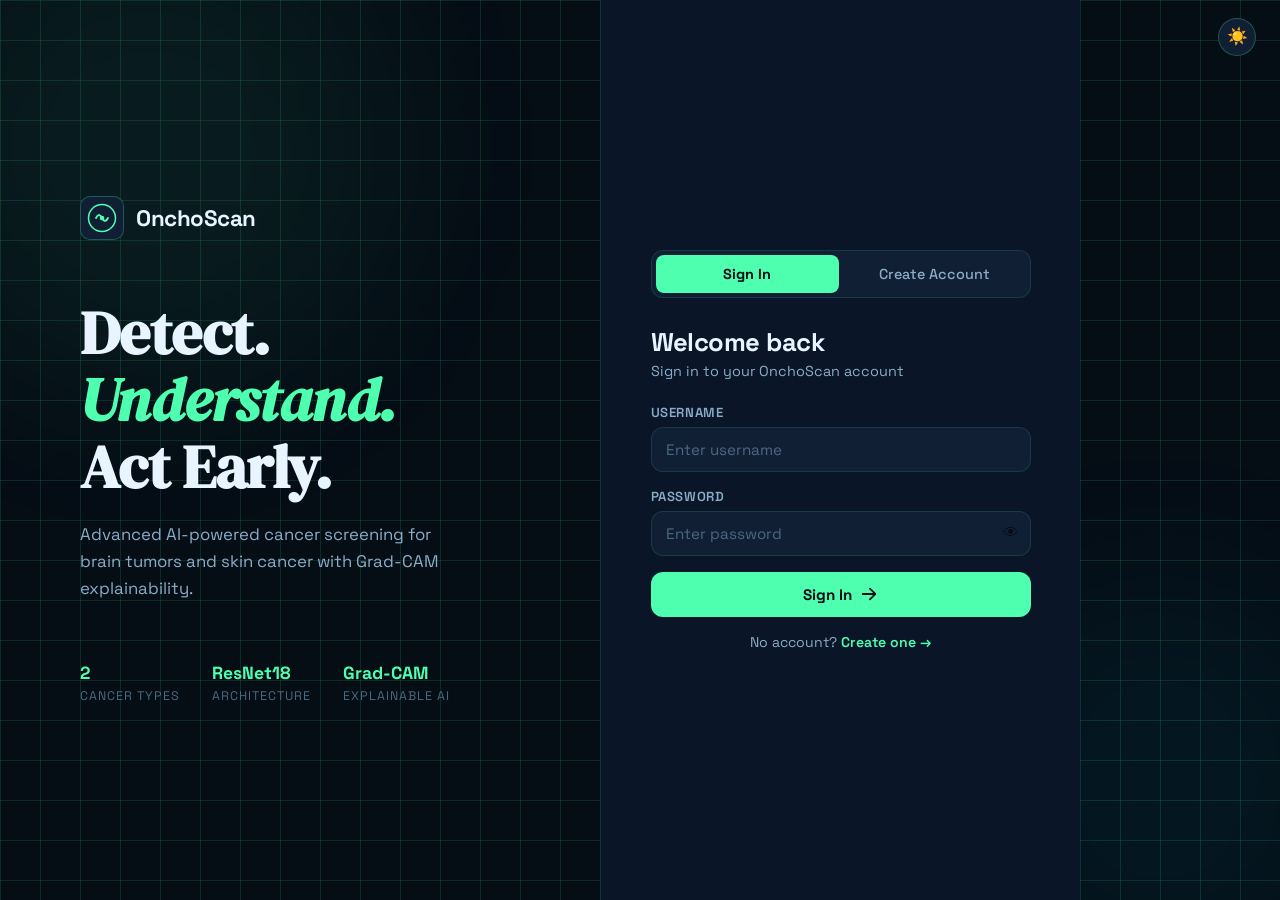
==== index.html @ d2857a1d "Initial frontend" ====
<!DOCTYPE html>
<html lang="en">
<head>
<script>
/* Prevent theme flash on load */
(function(){
  if(localStorage.getItem("oncho_theme")==="light")
    document.documentElement.classList.add("preload-light");
})();
</script>
<style>
html.preload-light body { background:#f2f8f5 !important; }
</style>
<meta charset="UTF-8">
<meta name="viewport" content="width=device-width, initial-scale=1.0">
<title>OnchoScan – AI Cancer Detection</title>
<link rel="preconnect" href="https://fonts.googleapis.com">
<link href="https://fonts.googleapis.com/css2?family=Space+Grotesk:wght@300;400;500;600;700&family=DM+Serif+Display:ital@0;1&display=swap" rel="stylesheet">
<link rel="stylesheet" href="style.css">
</head>
<body class="auth-page">

<div class="bg-grid"></div>
<div class="bg-orb orb1"></div>
<div class="bg-orb orb2"></div>

<div class="auth-wrapper">
  <button class="theme-toggle auth-theme-btn" id="themeToggle" type="button" title="Switch to light mode">☀️</button>

  <div class="auth-left">
    <div class="brand-mark">
      <div class="logo-icon"><svg viewBox="0 0 40 40" fill="none"><circle cx="20" cy="20" r="18" stroke="#4fffb0" stroke-width="2"/><path d="M12 20 Q16 12 20 20 Q24 28 28 20" stroke="#4fffb0" stroke-width="2.5" fill="none" stroke-linecap="round"/><circle cx="20" cy="20" r="3" fill="#4fffb0"/></svg></div>
      <span class="brand-name">OnchoScan</span>
    </div>
    <div class="auth-hero">
      <h1>Detect.<br><em>Understand.</em><br>Act Early.</h1>
      <p>Advanced AI-powered cancer screening for brain tumors and skin cancer with Grad-CAM explainability.</p>
    </div>
    <div class="auth-stats">
      <div class="stat"><span class="stat-num">2</span><span class="stat-label">Cancer Types</span></div>
      <div class="stat"><span class="stat-num">ResNet18</span><span class="stat-label">Architecture</span></div>
      <div class="stat"><span class="stat-num">Grad-CAM</span><span class="stat-label">Explainable AI</span></div>
    </div>
  </div>

  <div class="auth-right">
    <div class="auth-card">
      <div class="auth-tabs">
        <button type="button" class="auth-tab active" id="tabLogin">Sign In</button>
        <button type="button" class="auth-tab" id="tabRegister">Create Account</button>
      </div>

      <div id="loginForm" class="auth-form active">
        <h2>Welcome back</h2>
        <p class="form-sub">Sign in to your OnchoScan account</p>
        <div class="field-group"><label>Username</label><input type="text" id="loginUsername" placeholder="Enter username" class="inp" autocomplete="username"></div>
        <div class="field-group"><label>Password</label>
          <div class="inp-wrap"><input type="password" id="loginPassword" placeholder="Enter password" class="inp" autocomplete="current-password">
          <button type="button" class="eye-btn" id="eyeLogin">👁</button></div>
        </div>
        <div id="loginError" class="form-error hidden"></div>
        <button type="button" id="loginBtn" class="btn-primary"><span>Sign In</span><svg viewBox="0 0 20 20" fill="currentColor"><path fill-rule="evenodd" d="M10.293 3.293a1 1 0 011.414 0l6 6a1 1 0 010 1.414l-6 6a1 1 0 01-1.414-1.414L14.586 11H3a1 1 0 110-2h11.586l-4.293-4.293a1 1 0 010-1.414z" clip-rule="evenodd"/></svg></button>
        <p class="switch-hint">No account? <a id="goRegister">Create one →</a></p>
      </div>

      <div id="registerForm" class="auth-form">
        <h2>Create account</h2>
        <p class="form-sub">Join OnchoScan for free</p>
        <div class="field-group"><label>Full Name</label><input type="text" id="regFullName" placeholder="Dr. Jane Smith" class="inp"></div>
        <div class="field-group"><label>Email</label><input type="email" id="regEmail" placeholder="you@hospital.com" class="inp"></div>
        <div class="field-group"><label>Username</label><input type="text" id="regUsername" placeholder="Choose a username" class="inp" autocomplete="username"></div>
        <div class="field-group"><label>Password</label>
          <div class="inp-wrap"><input type="password" id="regPassword" placeholder="Min. 6 characters" class="inp" autocomplete="new-password">
          <button type="button" class="eye-btn" id="eyeReg">👁</button></div>
        </div>
        <div id="regError" class="form-error hidden"></div>
        <div id="regSuccess" class="form-success hidden"></div>
        <button type="button" id="registerBtn" class="btn-primary"><span>Create Account</span><svg viewBox="0 0 20 20" fill="currentColor"><path fill-rule="evenodd" d="M10.293 3.293a1 1 0 011.414 0l6 6a1 1 0 010 1.414l-6 6a1 1 0 01-1.414-1.414L14.586 11H3a1 1 0 110-2h11.586l-4.293-4.293a1 1 0 010-1.414z" clip-rule="evenodd"/></svg></button>
        <p class="switch-hint">Have an account? <a id="goLogin">Sign in →</a></p>
      </div>
    </div>
  </div>
</div>

<script>
const API = "http://127.0.0.1:8000";

// If already logged in go straight to dashboard
if (localStorage.getItem("oncho_token")) {
  window.location.replace("/app/dashboard.html");
}

// Tab switching
document.getElementById("tabLogin").onclick    = function() { switchTab("login"); };
document.getElementById("tabRegister").onclick = function() { switchTab("register"); };
document.getElementById("goRegister").onclick  = function() { switchTab("register"); };
document.getElementById("goLogin").onclick     = function() { switchTab("login"); };

function switchTab(tab) {
  document.getElementById("tabLogin").classList.toggle("active",    tab === "login");
  document.getElementById("tabRegister").classList.toggle("active", tab === "register");
  document.getElementById("loginForm").classList.toggle("active",    tab === "login");
  document.getElementById("registerForm").classList.toggle("active", tab === "register");
  clearErrors();
}
function clearErrors() {
  ["loginError","regError","regSuccess"].forEach(function(id) {
    var el = document.getElementById(id);
    el.textContent = ""; el.classList.add("hidden");
  });
}
function showError(id, msg)   { var e = document.getElementById(id); e.textContent = msg; e.classList.remove("hidden"); }
function showSuccess(id, msg) { var e = document.getElementById(id); e.textContent = msg; e.classList.remove("hidden"); }

// Eye toggle
document.getElementById("eyeLogin").onclick = function() {
  var inp = document.getElementById("loginPassword");
  inp.type = inp.type === "password" ? "text" : "password";
  this.textContent = inp.type === "password" ? "👁" : "🙈";
};
document.getElementById("eyeReg").onclick = function() {
  var inp = document.getElementById("regPassword");
  inp.type = inp.type === "password" ? "text" : "password";
  this.textContent = inp.type === "password" ? "👁" : "🙈";
};

// LOGIN
document.getElementById("loginBtn").onclick = async function() {
  clearErrors();
  var username = document.getElementById("loginUsername").value.trim();
  var password = document.getElementById("loginPassword").value;
  if (!username || !password) { showError("loginError", "Please enter username and password."); return; }
  this.disabled = true;
  this.querySelector("span").textContent = "Signing in…";
  try {
    var body = new URLSearchParams();
    body.append("username", username);
    body.append("password", password);
    var res  = await fetch(API + "/login", { method:"POST", headers:{"Content-Type":"application/x-www-form-urlencoded"}, body: body });
    var data = await res.json();
    if (!res.ok) { showError("loginError", data.detail || "Login failed."); return; }
    localStorage.setItem("oncho_token", data.access_token);
    localStorage.setItem("oncho_user",  data.username);
    localStorage.setItem("oncho_name",  data.full_name || data.username);
    window.location.replace("/app/dashboard.html");
  } catch(e) {
    showError("loginError", "Cannot connect to server. Is it running?");
  }
  this.disabled = false;
  this.querySelector("span").textContent = "Sign In";
};

// REGISTER
document.getElementById("registerBtn").onclick = async function() {
  clearErrors();
  var full_name = document.getElementById("regFullName").value.trim();
  var email     = document.getElementById("regEmail").value.trim();
  var username  = document.getElementById("regUsername").value.trim();
  var password  = document.getElementById("regPassword").value;
  if (!username || !email || !password) { showError("regError", "Please fill all required fields."); return; }
  if (password.length < 6) { showError("regError", "Password must be at least 6 characters."); return; }
  this.disabled = true;
  this.querySelector("span").textContent = "Creating account…";
  try {
    var res  = await fetch(API + "/register", { method:"POST", headers:{"Content-Type":"application/json"}, body: JSON.stringify({username, email, password, full_name}) });
    var data = await res.json();
    if (!res.ok) { showError("regError", data.detail || "Registration failed."); return; }
    localStorage.setItem("oncho_token", data.access_token);
    localStorage.setItem("oncho_user",  data.username);
    localStorage.setItem("oncho_name",  data.full_name || data.username);
    localStorage.setItem("oncho_new_user", "1");  // triggers onboarding on first dashboard visit
    showSuccess("regSuccess", "Account created! Redirecting…");
    setTimeout(function() { window.location.replace("/app/dashboard.html"); }, 700);
  } catch(e) {
    showError("regError", "Cannot connect to server. Is it running?");
  }
  this.disabled = false;
  this.querySelector("span").textContent = "Create Account";
};
</script>
  <div id="toastContainer"></div>
  <script src="./features.js"></script>
</body>
</html>
---- style.css ----
/* ══════════════════════════════════════════════════════════════
   OnchoScan — Design System  |  Dark + Light Theme
   ══════════════════════════════════════════════════════════════ */

/* ── DARK THEME (default) ─────────────────────────────────── */
:root {
  --bg:          #050d15;
  --bg2:         #0a1628;
  --bg3:         #0f2040;
  --surface:     #111f35;
  --surface2:    #162840;
  --border:      rgba(79,255,176,0.12);
  --border2:     rgba(79,255,176,0.25);
  --accent:      #4fffb0;
  --accent2:     #00d4ff;
  --accent3:     #ff4f7b;
  --text:        #e8f4ff;
  --text2:       #8bacc8;
  --text3:       #4a6980;
  --high:        #ff4f7b;
  --medium:      #ffb84f;
  --low:         #4fffb0;
  --radius:      12px;
  --radius-lg:   20px;
  --shadow:      0 8px 32px rgba(0,0,0,0.4);
  --shadow-lg:   0 20px 60px rgba(0,0,0,0.6);
  --font:        'Space Grotesk', sans-serif;
  --serif:       'DM Serif Display', serif;
  /* theme-specific */
  --btn-fg:      #050d15;
  --nav-bg:      rgba(5,13,21,0.88);
  --notif-bg:    #0c1c30;
  --notif-bdr:   rgba(79,255,176,0.2);
  --notif-shad:  0 8px 32px rgba(0,0,0,.6),0 2px 8px rgba(0,0,0,.4);
  --np-sep:      rgba(255,255,255,.04);
  --np-hover:    rgba(255,255,255,.03);
  --np-unread:   rgba(79,255,176,.03);
  --np-fsep:     rgba(79,255,176,.06);
  --np-foot-c:   #2d4155;
  --np-ttl:      #e8f4ff;
  --np-time:     #4a6980;
  --np-sub:      #8bacc8;
  --np-dot-c:    #4fffb0;
  --toast-bg:    #0c1c30;
  --toast-bdr:   rgba(79,255,176,.18);
  --badge-bdr:   #050d15;
}

/* ── LIGHT THEME ──────────────────────────────────────────── */
body.light {
  --bg:          #f2f8f5;
  --bg2:         #e8f4ed;
  --bg3:         #d6ece0;
  --surface:     #ffffff;
  --surface2:    #f7faf8;
  --border:      rgba(0,150,80,0.14);
  --border2:     rgba(0,150,80,0.28);
  --accent:      #00904f;
  --accent2:     #007abf;
  --accent3:     #d63060;
  --text:        #0c1f14;
  --text2:       #2e5c3e;
  --text3:       #5a8870;
  --high:        #c8274d;
  --medium:      #b06800;
  --low:         #00904f;
  --shadow:      0 8px 32px rgba(0,0,0,0.10);
  --shadow-lg:   0 20px 60px rgba(0,0,0,0.14);
  /* theme-specific */
  --btn-fg:      #ffffff;
  --nav-bg:      rgba(242,248,245,0.92);
  --notif-bg:    #ffffff;
  --notif-bdr:   rgba(0,150,80,0.18);
  --notif-shad:  0 8px 32px rgba(0,0,0,.10),0 2px 8px rgba(0,0,0,.06);
  --np-sep:      rgba(0,0,0,.05);
  --np-hover:    rgba(0,0,0,.02);
  --np-unread:   rgba(0,150,80,.04);
  --np-fsep:     rgba(0,150,80,.08);
  --np-foot-c:   #5a8870;
  --np-ttl:      #0c1f14;
  --np-time:     #5a8870;
  --np-sub:      #2e5c3e;
  --np-dot-c:    #00904f;
  --toast-bg:    #ffffff;
  --toast-bdr:   rgba(0,150,80,.18);
  --badge-bdr:   #f2f8f5;
}

*, *::before, *::after { box-sizing: border-box; margin: 0; padding: 0; }
html { scroll-behavior: smooth; }

body {
  font-family: var(--font);
  background: var(--bg);
  color: var(--text);
  min-height: 100vh;
  -webkit-font-smoothing: antialiased;
  transition: background 0.25s, color 0.25s;
}

/* ── SCROLLBAR ── */
::-webkit-scrollbar { width: 6px; }
::-webkit-scrollbar-track { background: var(--bg); }
::-webkit-scrollbar-thumb { background: var(--border2); border-radius: 3px; }

/* ══════════════════════════════════════════════════════════════
   THEME TOGGLE BUTTON
   ══════════════════════════════════════════════════════════════ */
.theme-toggle {
  width: 38px; height: 38px;
  border-radius: 50%;
  background: var(--surface);
  border: 1.5px solid var(--border2);
  display: flex; align-items: center; justify-content: center;
  cursor: pointer;
  transition: border-color .2s, background .2s, transform .3s;
  flex-shrink: 0;
  outline: none;
  font-size: 1.05rem;
  line-height: 1;
  padding: 0;
}
.theme-toggle:hover {
  border-color: var(--accent);
  background: var(--bg3);
  transform: rotate(22deg);
}

/* ══════════════════════════════════════════════════════════════
   AUTH PAGE
   ══════════════════════════════════════════════════════════════ */
.auth-page { overflow: hidden; }

.bg-grid {
  position: fixed; inset: 0; z-index: 0;
  background-image:
    linear-gradient(var(--border) 1px, transparent 1px),
    linear-gradient(90deg, var(--border) 1px, transparent 1px);
  background-size: 40px 40px;
}

.bg-orb {
  position: fixed; border-radius: 50%;
  filter: blur(80px); z-index: 0; pointer-events: none;
}
.orb1 { width:500px;height:500px;background:rgba(79,255,176,0.06);top:-100px;left:-100px; }
.orb2 { width:400px;height:400px;background:rgba(0,212,255,0.05);bottom:-80px;right:-80px; }
.orb3 { width:300px;height:300px;background:rgba(255,79,123,0.04);top:50%;left:40%; }
body.light .orb1 { background: rgba(0,150,80,0.07); }
body.light .orb2 { background: rgba(0,122,191,0.06); }

.auth-wrapper { display:flex;min-height:100vh;position:relative;z-index:1; }

.auth-left {
  flex:1;display:flex;flex-direction:column;justify-content:center;
  padding:60px 80px;max-width:600px;
}

/* Auth page theme toggle — top-right corner */
.auth-theme-btn {
  position: fixed;
  top: 18px; right: 24px;
  z-index: 200;
}

.brand-mark { display:flex;align-items:center;gap:12px;margin-bottom:60px; }
.logo-icon {
  width:44px;height:44px;
  background:var(--surface);border:1px solid var(--border2);
  border-radius:10px;display:flex;align-items:center;justify-content:center;padding:6px;
}
.logo-icon.sm { width:36px;height:36px; }
.brand-name { font-size:1.4rem;font-weight:700;color:var(--text);letter-spacing:-0.02em; }

.auth-hero h1 {
  font-family:var(--serif);font-size:3.8rem;line-height:1.1;
  color:var(--text);margin-bottom:20px;letter-spacing:-0.01em;
}
.auth-hero h1 em { font-style:italic;color:var(--accent); }
.auth-hero p { font-size:1.05rem;color:var(--text2);line-height:1.6;max-width:380px; }

.auth-stats { display:flex;gap:32px;margin-top:60px; }
.stat { display:flex;flex-direction:column;gap:4px; }
.stat-num { font-size:1.1rem;font-weight:700;color:var(--accent); }
.stat-label { font-size:0.78rem;color:var(--text3);text-transform:uppercase;letter-spacing:0.08em; }

.auth-right {
  flex:0 0 480px;background:var(--bg2);border-left:1px solid var(--border);
  display:flex;align-items:center;justify-content:center;padding:40px;
}
.auth-card { width:100%;max-width:380px; }

.auth-tabs {
  display:flex;gap:4px;background:var(--surface);
  border-radius:var(--radius);padding:4px;margin-bottom:28px;border:1px solid var(--border);
}
.auth-tab {
  flex:1;padding:10px;border:none;border-radius:8px;
  background:transparent;color:var(--text2);
  font-family:var(--font);font-size:0.9rem;font-weight:500;cursor:pointer;transition:all 0.2s;
}
.auth-tab.active { background:var(--accent);color:var(--btn-fg);font-weight:700; }

.auth-form { display:none; }
.auth-form.active { display:block;animation:fadeUp 0.3s ease; }
.auth-form h2 { font-size:1.6rem;font-weight:700;color:var(--text);margin-bottom:4px;letter-spacing:-0.02em; }
.form-sub { font-size:0.9rem;color:var(--text2);margin-bottom:24px; }

.field-group { margin-bottom:16px; }
.field-group label {
  display:block;font-size:0.82rem;font-weight:600;
  color:var(--text2);margin-bottom:6px;text-transform:uppercase;letter-spacing:0.05em;
}
.inp {
  width:100%;padding:12px 14px;
  background:var(--surface);border:1px solid var(--border);
  border-radius:var(--radius);color:var(--text);
  font-family:var(--font);font-size:0.95rem;
  outline:none;transition:border-color 0.2s,box-shadow 0.2s;
}
.inp:focus { border-color:var(--accent);box-shadow:0 0 0 3px rgba(79,255,176,0.1); }
body.light .inp:focus { box-shadow:0 0 0 3px rgba(0,150,80,0.12); }
.inp::placeholder { color:var(--text3); }

.inp-wrap { position:relative; }
.inp-wrap .inp { padding-right:44px; }
.eye-btn {
  position:absolute;right:12px;top:50%;transform:translateY(-50%);
  background:none;border:none;cursor:pointer;font-size:1rem;opacity:0.5;transition:opacity 0.2s;
}
.eye-btn:hover { opacity:1; }

.form-error {
  background:rgba(255,79,123,0.10);border:1px solid rgba(255,79,123,0.3);
  border-radius:var(--radius);padding:10px 14px;color:var(--high);font-size:0.88rem;margin-bottom:14px;
}
body.light .form-error { background:rgba(200,39,77,0.07);border-color:rgba(200,39,77,0.25); }

.form-success {
  background:rgba(79,255,176,0.10);border:1px solid rgba(79,255,176,0.3);
  border-radius:var(--radius);padding:10px 14px;color:var(--accent);font-size:0.88rem;margin-bottom:14px;
}
body.light .form-success { background:rgba(0,150,80,0.08);border-color:rgba(0,150,80,0.25); }
.hidden { display:none !important; }

.btn-primary {
  display:flex;align-items:center;justify-content:center;gap:8px;
  width:100%;padding:13px 20px;
  background:var(--accent);color:var(--btn-fg);
  border:none;border-radius:var(--radius);
  font-family:var(--font);font-size:0.95rem;font-weight:700;
  cursor:pointer;transition:all 0.2s;text-decoration:none;
}
.btn-primary:hover {
  filter:brightness(1.08);transform:translateY(-1px);
  box-shadow:0 8px 24px rgba(79,255,176,0.25);
}
body.light .btn-primary:hover { box-shadow:0 8px 24px rgba(0,150,80,0.22); }
.btn-primary:active { transform:translateY(0); }
.btn-primary svg { width:18px;height:18px; }
.btn-primary.full { margin-top:8px; }

.switch-hint { text-align:center;font-size:0.88rem;color:var(--text2);margin-top:16px; }
.switch-hint a { color:var(--accent);cursor:pointer;font-weight:600; }

/* ══════════════════════════════════════════════════════════════
   NAVBAR
   ══════════════════════════════════════════════════════════════ */
.navbar {
  position:sticky;top:0;z-index:100;
  display:flex;align-items:center;gap:20px;
  padding:0 32px;height:64px;
  background:var(--nav-bg);
  backdrop-filter:blur(20px);
  border-bottom:1px solid var(--border);
  transition:background 0.25s, border-color 0.25s;
}

.nav-brand {
  display:flex;align-items:center;gap:10px;
  font-weight:700;font-size:1.15rem;color:var(--text);
  text-decoration:none;margin-right:auto;
}

.nav-links { display:flex;gap:4px; }
.nav-link {
  display:flex;align-items:center;gap:7px;
  padding:8px 14px;border-radius:8px;
  color:var(--text2);font-size:0.9rem;font-weight:500;
  text-decoration:none;transition:all 0.2s;
}
.nav-link svg { width:16px;height:16px; }
.nav-link:hover { color:var(--text);background:var(--surface); }
.nav-link.active { color:var(--accent);background:var(--bg3); }

.nav-user { display:flex;align-items:center;gap:10px;margin-left:20px; }
.user-avatar {
  width:32px;height:32px;border-radius:50%;
  background:linear-gradient(135deg,var(--accent),var(--accent2));
  display:flex;align-items:center;justify-content:center;
  font-size:0.85rem;font-weight:700;color:var(--btn-fg);
}
.nav-uname { font-size:0.88rem;font-weight:500;color:var(--text2); }

.btn-logout {
  padding:7px 14px;background:transparent;
  border:1px solid var(--border2);border-radius:8px;
  color:var(--text2);font-family:var(--font);font-size:0.82rem;
  cursor:pointer;transition:all 0.2s;
}
.btn-logout:hover { border-color:var(--high);color:var(--high); }

/* ══════════════════════════════════════════════════════════════
   MAIN LAYOUT
   ══════════════════════════════════════════════════════════════ */
.main-container { max-width:1200px;margin:0 auto;padding:40px 32px 80px; }

.page-hero { margin-bottom:40px; }
.page-hero h1 {
  font-family:var(--serif);font-size:2.8rem;font-weight:400;
  line-height:1.15;letter-spacing:-0.01em;
}
.page-hero h1 em { font-style:italic;color:var(--accent); }
.page-hero p { font-size:1rem;color:var(--text2);margin-top:8px; }

/* ══════════════════════════════════════════════════════════════
   CARDS
   ══════════════════════════════════════════════════════════════ */
.card {
  background:var(--surface);border:1px solid var(--border);
  border-radius:var(--radius-lg);padding:24px;
  transition:border-color 0.2s, background 0.25s;
}
.card:hover { border-color:var(--border2); }
.card-header { display:flex;align-items:center;justify-content:space-between;margin-bottom:20px; }
.card-header h3 { font-size:1.05rem;font-weight:700;color:var(--text); }
.card-sub { font-size:0.88rem;color:var(--text2);margin-bottom:16px; }

/* ══════════════════════════════════════════════════════════════
   PREDICT PAGE
   ══════════════════════════════════════════════════════════════ */
.predict-grid { display:grid;grid-template-columns:380px 1fr;gap:24px;align-items:start; }

.dropzone {
  border:2px dashed var(--border2);border-radius:var(--radius);
  padding:32px 16px;text-align:center;cursor:pointer;
  transition:all 0.2s;margin-bottom:20px;min-height:180px;
  display:flex;align-items:center;justify-content:center;
  position:relative;overflow:hidden;
}
.dropzone:hover { border-color:var(--accent);background:var(--bg3); }
.dropzone.drag-over { border-color:var(--accent);background:var(--bg3); }
.dz-icon { margin-bottom:12px; }
.dz-icon svg { width:48px;height:48px; }
.dz-label { font-size:0.95rem;color:var(--text2);margin-bottom:4px; }
.dz-label span { color:var(--accent);font-weight:600; }
.dz-hint { font-size:0.8rem;color:var(--text3); }
.dz-preview { width:100%;height:180px;object-fit:cover;border-radius:8px; }

.selector-row { display:grid;grid-template-columns:1fr 1fr;gap:10px;margin-bottom:16px; }
.selector-option {
  display:flex;align-items:center;gap:10px;
  padding:12px;border-radius:var(--radius);border:1.5px solid var(--border);
  cursor:pointer;transition:all 0.2s;
}
.selector-option:hover { border-color:var(--border2); }
.selector-option.active { border-color:var(--accent);background:var(--bg3); }
.selector-option strong { display:block;font-size:0.88rem;color:var(--text); }
.selector-option small { font-size:0.75rem;color:var(--text3); }
.sel-icon { font-size:1.5rem; }

.loading-bar { height:3px;background:var(--surface2);border-radius:2px;margin-top:12px;overflow:hidden; }
.lb-inner {
  height:100%;width:40%;
  background:linear-gradient(90deg,var(--accent),var(--accent2));
  border-radius:2px;animation:slide 1.2s ease-in-out infinite;
}
@keyframes slide { 0%{transform:translateX(-100%)} 100%{transform:translateX(350%)} }

.results-panel { display:grid;gap:16px; }
.result-prediction {
  font-family:var(--serif);font-size:2.2rem;font-weight:400;
  color:var(--accent);margin-bottom:12px;text-transform:capitalize;
}
.confidence-row { display:flex;justify-content:space-between;font-size:0.88rem;color:var(--text2);margin-bottom:8px; }
.conf-val { font-weight:700;color:var(--text); }
.conf-bar-wrap { height:8px;background:var(--bg3);border-radius:4px;overflow:hidden; }
.conf-bar {
  height:100%;border-radius:4px;
  background:linear-gradient(90deg,var(--accent),var(--accent2));
  transition:width 0.8s cubic-bezier(0.4,0,0.2,1);
}

.risk-badge { padding:4px 12px;border-radius:20px;font-size:0.78rem;font-weight:700;text-transform:uppercase;letter-spacing:0.05em; }
.risk-badge.high   { background:rgba(255,79,123,0.15);color:var(--high);border:1px solid rgba(255,79,123,0.3); }
.risk-badge.medium { background:rgba(255,184,79,0.15);color:var(--medium);border:1px solid rgba(255,184,79,0.3); }
.risk-badge.low    { background:rgba(79,255,176,0.15);color:var(--low);border:1px solid rgba(79,255,176,0.3); }
body.light .risk-badge.high   { background:rgba(200,39,77,0.09);border-color:rgba(200,39,77,0.25); }
body.light .risk-badge.medium { background:rgba(176,104,0,0.09);border-color:rgba(176,104,0,0.25); }
body.light .risk-badge.low    { background:rgba(0,150,80,0.09);border-color:rgba(0,150,80,0.25); }

.risk-gauge-wrap { display:flex;justify-content:center;margin-bottom:16px; }
.risk-gauge { width:200px;height:100px;position:relative;overflow:visible; }
.risk-gauge svg { width:100%; }

.diagnostic-text {
  font-size:0.92rem;color:var(--text2);line-height:1.6;
  padding:12px;background:var(--bg3);border-radius:var(--radius);border-left:3px solid var(--accent);
}

.prob-bars { display:flex;flex-direction:column;gap:10px; }
.prob-row { display:flex;align-items:center;gap:10px; }
.prob-label { font-size:0.82rem;color:var(--text2);min-width:90px;text-transform:capitalize; }
.prob-bar-wrap { flex:1;height:8px;background:var(--bg3);border-radius:4px;overflow:hidden; }
.prob-bar-fill { height:100%;border-radius:4px;background:linear-gradient(90deg,var(--accent2),var(--accent));transition:width 0.8s cubic-bezier(0.4,0,0.2,1); }
.prob-pct { font-size:0.82rem;color:var(--text);font-weight:600;min-width:42px;text-align:right; }

.heatmap-compare { display:flex;align-items:center;gap:12px; }
.heatmap-item { flex:1;text-align:center; }
.heatmap-item img { width:100%;border-radius:var(--radius);border:1px solid var(--border);display:block; }
.hm-label { display:block;font-size:0.78rem;color:var(--text3);margin-bottom:6px;text-transform:uppercase;letter-spacing:0.08em; }
.heatmap-divider { color:var(--accent);opacity:0.6;flex:0 0 24px; }
.heatmap-divider svg { width:24px;height:24px; }

.suggestions-list { list-style:none;display:flex;flex-direction:column;gap:8px; }
.suggestions-list li {
  display:flex;align-items:flex-start;gap:10px;
  font-size:0.9rem;color:var(--text2);line-height:1.5;
  padding:10px 12px;background:var(--bg3);border-radius:8px;
}
.suggestions-list li::before { content:"→";color:var(--accent);font-weight:700;flex-shrink:0; }

.btn-download {
  display:inline-flex;align-items:center;gap:8px;
  padding:12px 20px;background:var(--bg3);
  border:1.5px solid var(--border2);border-radius:var(--radius);
  color:var(--accent);font-family:var(--font);font-size:0.9rem;
  font-weight:600;text-decoration:none;transition:all 0.2s;margin-top:12px;
}
.btn-download:hover { background:var(--surface2);border-color:var(--accent);transform:translateY(-1px); }
.btn-download svg { width:18px;height:18px; }

/* ══════════════════════════════════════════════════════════════
   HISTORY PAGE
   ══════════════════════════════════════════════════════════════ */
.count-badge { padding:4px 10px;background:var(--bg3);border-radius:12px;font-size:0.8rem;color:var(--text2); }
.history-row { display:flex;align-items:center;gap:14px;padding:14px 0;border-bottom:1px solid var(--border); }
.history-row:last-child { border-bottom:none; }
.hist-icon { font-size:1.4rem; }
.hist-info { flex:1; }
.hist-info strong { display:block;font-size:0.95rem;color:var(--text);text-transform:capitalize; }
.hist-info small { font-size:0.8rem;color:var(--text3); }
.hist-conf { font-weight:700;color:var(--accent);font-size:0.95rem; }
.hist-download {
  padding:6px 12px;background:var(--bg3);border:1px solid var(--border);border-radius:8px;
  color:var(--accent2);font-size:0.82rem;text-decoration:none;transition:all 0.2s;
}
.hist-download:hover { border-color:var(--accent2); }
.risk-chip { padding:4px 10px;border-radius:12px;font-size:0.78rem;font-weight:700; }
.risk-chip.high   { background:rgba(255,79,123,0.12);color:var(--high); }
.risk-chip.medium { background:rgba(255,184,79,0.12);color:var(--medium); }
.risk-chip.low    { background:rgba(79,255,176,0.12);color:var(--low); }
body.light .risk-chip.high   { background:rgba(200,39,77,0.10); }
body.light .risk-chip.medium { background:rgba(176,104,0,0.10); }
body.light .risk-chip.low    { background:rgba(0,150,80,0.10); }

.empty-state { text-align:center;padding:60px 20px; }
.empty-icon { font-size:3rem;margin-bottom:12px; }
.empty-state p { color:var(--text2); }

/* ══════════════════════════════════════════════════════════════
   ABOUT PAGE
   ══════════════════════════════════════════════════════════════ */
.about-grid { display:grid;grid-template-columns:1fr 1fr;gap:20px; }
.about-card { display:flex;flex-direction:column;gap:12px; }
.about-icon { font-size:2rem; }
.about-card h3 { font-size:1.1rem;font-weight:700;color:var(--text); }
.about-card p { font-size:0.92rem;color:var(--text2);line-height:1.65; }

.model-row { display:flex;flex-direction:column;gap:10px; }
.model-chip { padding:12px;background:var(--bg3);border-radius:var(--radius);border:1px solid var(--border); }
.model-chip strong { display:block;font-size:0.9rem;color:var(--accent);margin-bottom:2px; }
.model-chip span { font-size:0.85rem;color:var(--text2);display:block; }
.model-chip small { font-size:0.78rem;color:var(--text3); }

.dataset-item { display:flex;gap:12px;align-items:flex-start;padding:12px;background:var(--bg3);border-radius:var(--radius); }
.dataset-item + .dataset-item { margin-top:8px; }
.ds-dot { width:10px;height:10px;border-radius:50%;flex-shrink:0;margin-top:4px; }
.ds-dot.brain { background:var(--accent2); }
.ds-dot.skin  { background:var(--accent); }
.dataset-item strong { font-size:0.88rem;color:var(--text);display:block;margin-bottom:2px; }
.dataset-item p { font-size:0.82rem;color:var(--text2);line-height:1.5; }

.pipeline { display:flex;align-items:center;flex-wrap:wrap;gap:6px;margin-bottom:14px; }
.pipe-step { padding:6px 12px;background:var(--bg3);border:1px solid var(--border2);border-radius:6px;font-size:0.82rem;font-weight:600;color:var(--accent); }
.pipe-arrow { color:var(--text3);font-size:0.9rem; }

.tech-stack { display:flex;flex-wrap:wrap;gap:8px; }
.tech-tag { padding:4px 10px;background:var(--bg3);border:1px solid var(--border2);border-radius:6px;font-size:0.78rem;color:var(--accent);font-weight:600; }

.disclaimer-card { grid-column:1/-1;background:rgba(255,79,123,0.04);border-color:rgba(255,79,123,0.2); }
body.light .disclaimer-card { background:rgba(200,39,77,0.04);border-color:rgba(200,39,77,0.18); }
.disclaimer-card p strong { color:var(--high); }

/* ══════════════════════════════════════════════════════════════
   FOOTER
   ══════════════════════════════════════════════════════════════ */
.footer { background:var(--bg2);border-top:1px solid var(--border);padding:32px 0; }
.footer-inner { max-width:1200px;margin:0 auto;padding:0 32px;display:flex;flex-direction:column;align-items:center;gap:8px; }
.footer-brand { display:flex;align-items:center;gap:10px;font-weight:700;color:var(--text);font-size:1rem; }
.footer-disclaimer { font-size:0.82rem;color:var(--text3);text-align:center; }
.footer-copy { font-size:0.78rem;color:var(--text3); }

/* ══════════════════════════════════════════════════════════════
   ANIMATIONS
   ══════════════════════════════════════════════════════════════ */
@keyframes fadeUp { from{opacity:0;transform:translateY(12px)} to{opacity:1;transform:translateY(0)} }
.card { animation:fadeUp 0.4s ease both; }

/* ══════════════════════════════════════════════════════════════
   RESPONSIVE
   ══════════════════════════════════════════════════════════════ */
@media (max-width:1024px) { .predict-grid { grid-template-columns:1fr; } }
@media (max-width:768px) {
  .auth-left { display:none; }
  .auth-right { flex:1;border-left:none; }
  .about-grid { grid-template-columns:1fr; }
  .main-container { padding:24px 16px 60px; }
  .navbar { padding:0 16px; }
  .nav-links { display:none; }
  .page-hero h1 { font-size:2rem; }
}

/* ═══════════════════════════════════════════
   NOTIFICATION BELL
   ═══════════════════════════════════════════ */
.notif-bell {
  position:relative;width:38px;height:38px;border-radius:50%;
  background:var(--surface);border:1.5px solid var(--border2);
  display:flex;align-items:center;justify-content:center;
  cursor:pointer;transition:border-color .2s,background .2s;flex-shrink:0;outline:none;
}
.notif-bell:hover { border-color:var(--accent);background:var(--bg3); }
.notif-bell svg { width:17px;height:17px;stroke:var(--text2);transition:stroke .2s; }
.notif-bell:hover svg { stroke:var(--accent); }

.notif-badge {
  position:absolute;top:-4px;right:-4px;
  min-width:17px;height:17px;padding:0 3px;
  background:#ff4f7b;border:2px solid var(--badge-bdr);
  border-radius:9px;font-size:.62rem;font-weight:800;color:#fff;
  display:none;align-items:center;justify-content:center;line-height:1;
}
.notif-badge.show { display:flex;animation:badgePop .3s cubic-bezier(.34,1.56,.64,1); }

/* ═══════════════════════════════════════════
   NOTIFICATION PANEL
   ═══════════════════════════════════════════ */
#npBack { display:none;position:fixed;inset:0;z-index:9998;background:transparent; }
#npBack.np-back-on { display:block; }

#npPanel {
  position:fixed;z-index:9999;width:360px;
  background:var(--notif-bg);
  border:1px solid var(--notif-bdr);
  border-radius:14px;
  box-shadow:var(--notif-shad);
  overflow:hidden;opacity:0;
  transform:translateY(-10px) scale(.97);pointer-events:none;
  transition:opacity .18s ease,transform .2s cubic-bezier(.34,1.2,.64,1),background .25s,border-color .25s;
}
#npPanel.np-open { opacity:1;transform:translateY(0) scale(1);pointer-events:all; }

#npArrow {
  position:absolute;top:-7px;left:20px;
  width:14px;height:14px;
  background:var(--notif-bg);
  border-top:1px solid var(--notif-bdr);
  border-left:1px solid var(--notif-bdr);
  transform:rotate(45deg);
  transition:background .25s,border-color .25s;
}

.np-head {
  display:flex;align-items:center;justify-content:space-between;
  padding:16px 16px 12px;border-bottom:1px solid var(--np-sep);
}
.np-h-title { font-size:.95rem;font-weight:700;color:var(--np-ttl);margin-bottom:2px; }
.np-h-sub   { font-size:.72rem;color:var(--np-time); }
.np-clr {
  font-size:.75rem;font-weight:600;color:var(--accent);
  background:none;border:none;cursor:pointer;padding:5px 9px;
  border-radius:6px;font-family:var(--font);transition:background .15s;
}
.np-clr:hover { background:var(--bg3); }

.np-items { max-height:370px;overflow-y:auto; }
.np-items::-webkit-scrollbar { width:3px; }
.np-items::-webkit-scrollbar-thumb { background:var(--border2);border-radius:2px; }

.np-empty { padding:40px 16px;text-align:center; }

.np-row {
  display:flex;align-items:flex-start;gap:11px;
  padding:13px 16px;border-bottom:1px solid var(--np-sep);
  transition:background .12s;position:relative;border-left:3px solid transparent;
}
.np-row:last-child { border-bottom:none; }
.np-row:hover      { background:var(--np-hover); }
.np-unread         { background:var(--np-unread); }

.np-ico { width:34px;height:34px;border-radius:10px;display:flex;align-items:center;justify-content:center;font-size:.95rem;flex-shrink:0; }
.np-txt  { flex:1;min-width:0; }
.np-top  { display:flex;justify-content:space-between;align-items:baseline;gap:6px;margin-bottom:3px; }
.np-ttl  { font-size:.83rem;font-weight:700;color:var(--np-ttl);white-space:nowrap;overflow:hidden;text-overflow:ellipsis; }
.np-time { font-size:.69rem;color:var(--np-time);flex-shrink:0; }
.np-sub  { font-size:.77rem;color:var(--np-sub);line-height:1.45;margin:0; }
.np-dot  { width:7px;height:7px;border-radius:50%;background:var(--np-dot-c);flex-shrink:0;margin-top:3px; }

.np-foot { padding:9px 16px;text-align:center;font-size:.68rem;color:var(--np-foot-c);border-top:1px solid var(--np-fsep); }

/* ═══════════════════════════════════════════
   TOAST
   ═══════════════════════════════════════════ */
#toastWrap {
  position:fixed;bottom:24px;right:24px;z-index:99999;
  display:flex;flex-direction:column;gap:9px;align-items:flex-end;pointer-events:none;
}
.ot {
  display:flex;align-items:flex-start;gap:10px;
  width:330px;padding:13px 14px;
  background:var(--toast-bg);
  border:1px solid var(--toast-bdr);
  border-radius:11px;box-shadow:var(--shadow);
  pointer-events:all;position:relative;overflow:hidden;
  animation:otIn .3s cubic-bezier(.34,1.56,.64,1) both;
  transition:background .25s,border-color .25s;
}
.ot.ot-out  { animation:otOut .22s ease forwards; }
.ot-success { border-left:3px solid var(--low); }
.ot-error   { border-left:3px solid var(--high); }
.ot-warning { border-left:3px solid var(--medium); }
.ot-info    { border-left:3px solid var(--accent2); }

.ot-icon  { font-size:1.1rem;flex-shrink:0;margin-top:1px; }
.ot-body  { flex:1;min-width:0; }
.ot-title { font-size:.86rem;font-weight:700;color:var(--text);margin-bottom:2px; }
.ot-msg   { font-size:.78rem;color:var(--text2);line-height:1.4; }
.ot-x {
  background:none;border:none;color:var(--text3);font-size:.88rem;
  cursor:pointer;padding:2px 3px;border-radius:4px;transition:color .15s;flex-shrink:0;line-height:1;
}
.ot-x:hover { color:var(--text); }

.ot-bar { position:absolute;bottom:0;left:0;height:2px;animation:otBar linear forwards; }
.ot-success .ot-bar { background:var(--low); }
.ot-error   .ot-bar { background:var(--high); }
.ot-warning .ot-bar { background:var(--medium); }
.ot-info    .ot-bar { background:var(--accent2); }

/* ═══════════════════════════════════════════
   KEYFRAMES
   ═══════════════════════════════════════════ */
@keyframes otIn    { from{opacity:0;transform:translateX(40px) scale(.94)} to{opacity:1;transform:translateX(0) scale(1)} }
@keyframes otOut   { from{opacity:1;transform:translateX(0);max-height:100px} to{opacity:0;transform:translateX(40px);max-height:0;padding:0;margin:0} }
@keyframes otBar   { from{width:100%} to{width:0} }
@keyframes badgePop{ from{transform:scale(.4);opacity:0} to{transform:scale(1);opacity:1} }
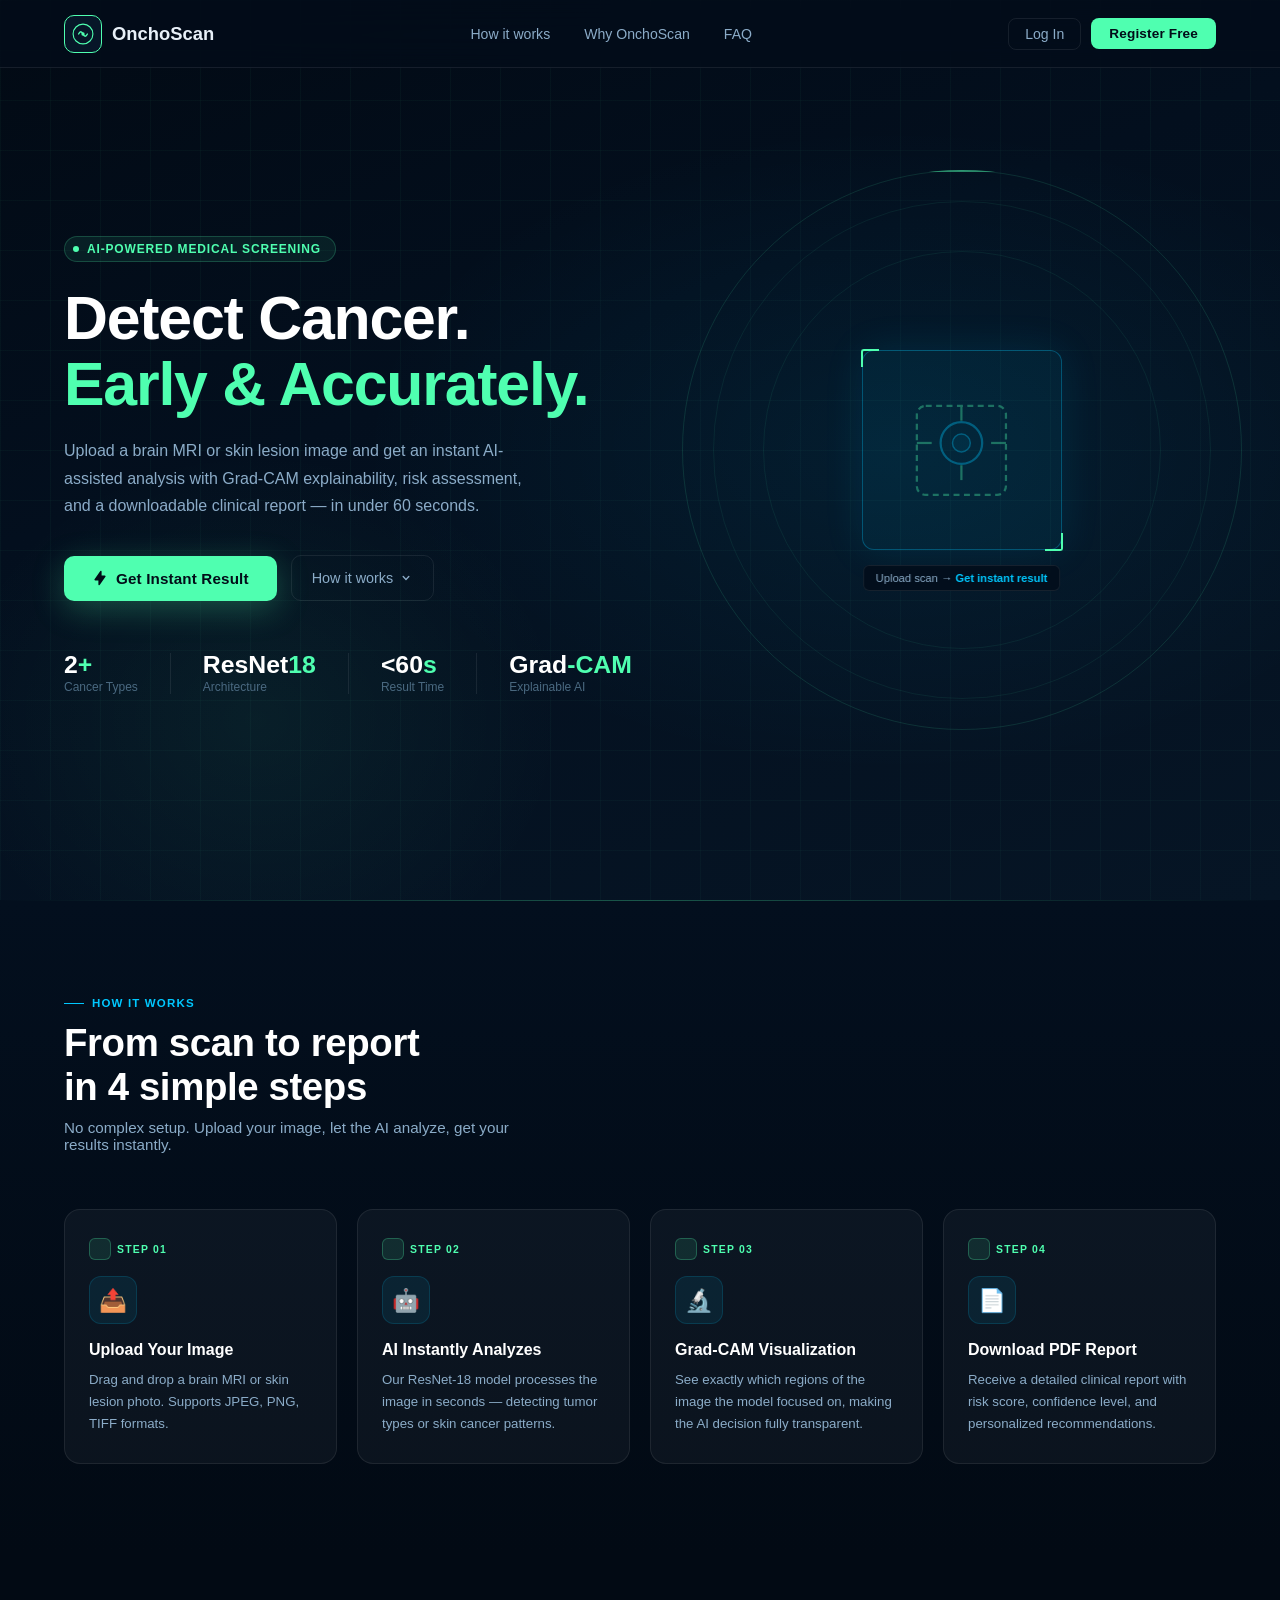
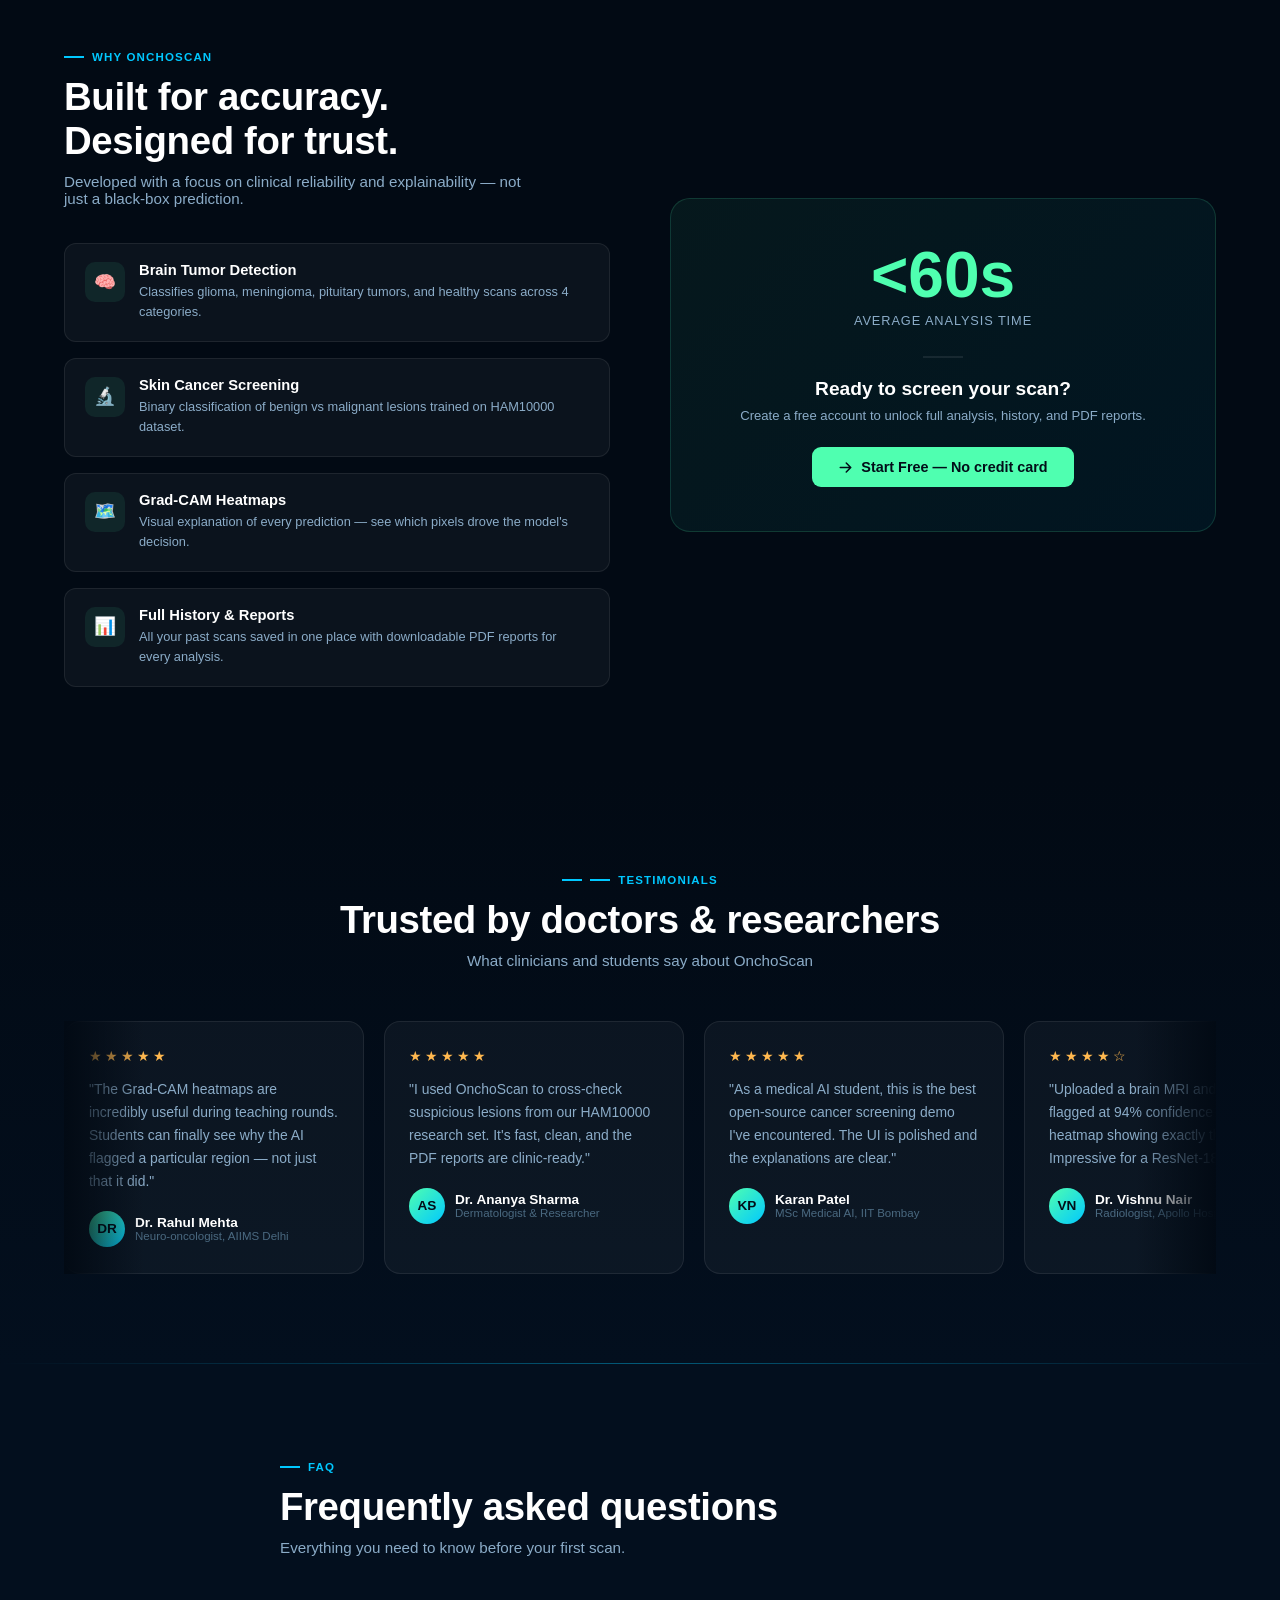
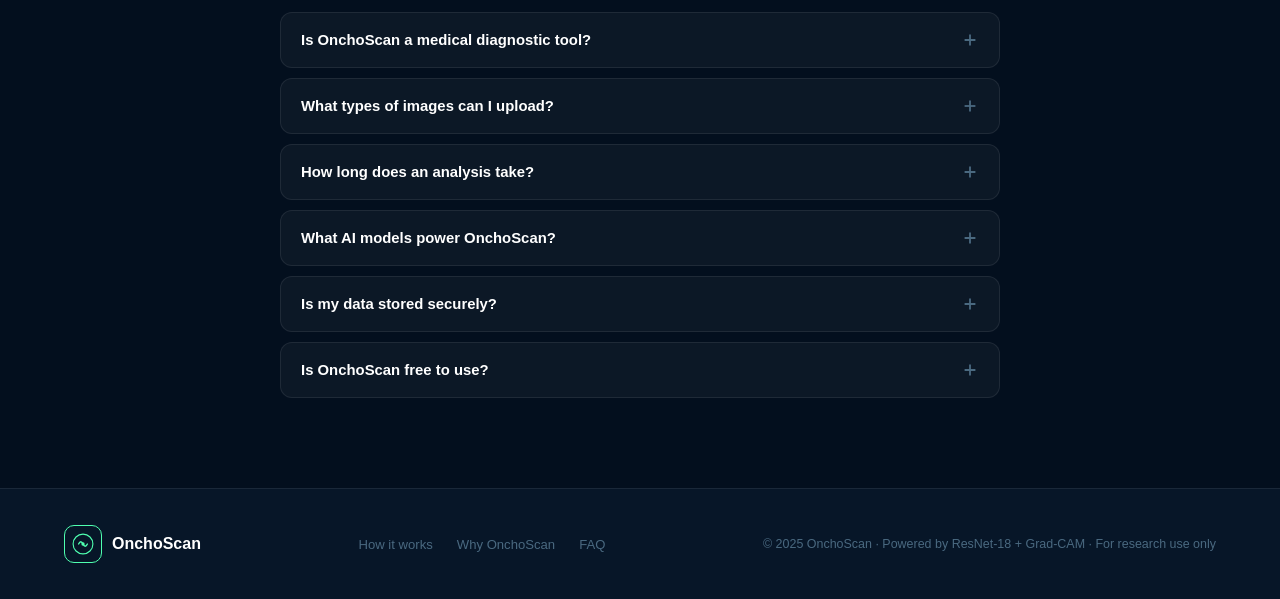
==== commit 1a45ed9e: "Landing page as homepage, login moved to login.html" ====
--- a/index.html
+++ b/index.html
@@ -1,184 +1,958 @@
 <!DOCTYPE html>
 <html lang="en">
 <head>
-<script>
-/* Prevent theme flash on load */
-(function(){
-  if(localStorage.getItem("oncho_theme")==="light")
-    document.documentElement.classList.add("preload-light");
-})();
-</script>
-<style>
-html.preload-light body { background:#f2f8f5 !important; }
-</style>
 <meta charset="UTF-8">
 <meta name="viewport" content="width=device-width, initial-scale=1.0">
 <title>OnchoScan – AI Cancer Detection</title>
 <link rel="preconnect" href="https://fonts.googleapis.com">
-<link href="https://fonts.googleapis.com/css2?family=Space+Grotesk:wght@300;400;500;600;700&family=DM+Serif+Display:ital@0;1&display=swap" rel="stylesheet">
-<link rel="stylesheet" href="style.css">
+<link href="https://fonts.googleapis.com/css2?family=Syne:wght@400;600;700;800&family=DM+Sans:ital,wght@0,300;0,400;0,500;1,300&display=swap" rel="stylesheet">
+<style>
+  *, *::before, *::after { box-sizing: border-box; margin: 0; padding: 0; }
+
+  :root {
+    --navy:    #030d1a;
+    --navy2:   #071628;
+    --accent:  #4fffb0;
+    --accent2: #00c8ff;
+    --accent3: #ff4f7b;
+    --text:    #e8f0f8;
+    --text2:   #8bacc8;
+    --text3:   #4a6980;
+    --card:    rgba(255,255,255,0.04);
+    --border:  rgba(255,255,255,0.08);
+    --font:    'Syne', sans-serif;
+    --body:    'DM Sans', sans-serif;
+  }
+
+  html { scroll-behavior: smooth; }
+
+  body {
+    background: var(--navy);
+    color: var(--text);
+    font-family: var(--body);
+    overflow-x: hidden;
+  }
+
+  /* ── NAVBAR ───────────────────────────────────────────── */
+  .navbar {
+    position: fixed; top: 0; left: 0; right: 0; z-index: 100;
+    display: flex; align-items: center; justify-content: space-between;
+    padding: 0 5%;
+    height: 68px;
+    background: rgba(3,13,26,0.75);
+    backdrop-filter: blur(18px);
+    border-bottom: 1px solid var(--border);
+    transition: background 0.3s;
+  }
+  .nav-brand {
+    display: flex; align-items: center; gap: 10px;
+    text-decoration: none; color: var(--text);
+    font-family: var(--font); font-weight: 800; font-size: 1.15rem;
+  }
+  .nav-logo {
+    width: 38px; height: 38px;
+    background: var(--navy2);
+    border: 1.5px solid var(--accent);
+    border-radius: 10px;
+    display: flex; align-items: center; justify-content: center;
+  }
+  .nav-logo svg { width: 22px; height: 22px; }
+  .nav-links {
+    display: flex; align-items: center; gap: 6px;
+  }
+  .nav-links a {
+    text-decoration: none;
+    color: var(--text2);
+    font-family: var(--body); font-size: 0.88rem; font-weight: 500;
+    padding: 7px 14px; border-radius: 8px;
+    transition: color 0.2s, background 0.2s;
+  }
+  .nav-links a:hover { color: var(--text); background: var(--card); }
+  .nav-cta-row { display: flex; align-items: center; gap: 10px; }
+  .btn-nav-login {
+    text-decoration: none;
+    color: var(--text2);
+    font-family: var(--body); font-size: 0.88rem; font-weight: 500;
+    padding: 7px 16px; border-radius: 8px;
+    border: 1px solid var(--border);
+    transition: all 0.2s;
+  }
+  .btn-nav-login:hover { color: var(--text); border-color: rgba(255,255,255,0.2); }
+  .btn-nav-reg {
+    text-decoration: none;
+    background: var(--accent);
+    color: #020d18;
+    font-family: var(--font); font-size: 0.85rem; font-weight: 700;
+    padding: 8px 18px; border-radius: 8px;
+    transition: opacity 0.2s, transform 0.15s;
+    letter-spacing: 0.01em;
+  }
+  .btn-nav-reg:hover { opacity: 0.88; transform: translateY(-1px); }
+
+  /* ── HERO ──────────────────────────────────────────────── */
+  .hero {
+    position: relative;
+    min-height: 100vh;
+    display: flex; flex-direction: column; justify-content: center;
+    padding: 110px 5% 80px;
+    overflow: hidden;
+  }
+
+  /* Background layers */
+  .hero-bg {
+    position: absolute; inset: 0; z-index: 0;
+    background:
+      radial-gradient(ellipse 70% 60% at 70% 50%, rgba(0,200,255,0.07) 0%, transparent 60%),
+      radial-gradient(ellipse 40% 50% at 20% 80%, rgba(79,255,176,0.06) 0%, transparent 60%),
+      linear-gradient(160deg, #020a14 0%, #030f1e 40%, #061525 100%);
+  }
+  /* Medical scan grid lines */
+  .hero-grid {
+    position: absolute; inset: 0; z-index: 0;
+    background-image:
+      linear-gradient(rgba(79,255,176,0.03) 1px, transparent 1px),
+      linear-gradient(90deg, rgba(79,255,176,0.03) 1px, transparent 1px);
+    background-size: 50px 50px;
+  }
+  /* Big faint circle scanner motif */
+  .hero-scanner {
+    position: absolute; right: 3%; top: 50%;
+    transform: translateY(-50%);
+    width: min(560px, 50vw); height: min(560px, 50vw);
+    border-radius: 50%;
+    border: 1.5px solid rgba(79,255,176,0.12);
+    z-index: 0;
+  }
+  .hero-scanner::before, .hero-scanner::after {
+    content: ''; position: absolute; border-radius: 50%;
+    border: 1px solid rgba(79,255,176,0.07);
+  }
+  .hero-scanner::before { inset: 30px; }
+  .hero-scanner::after  { inset: 80px; }
+  /* Scan line animation */
+  .hero-scanline {
+    position: absolute; right: 3%; top: 50%;
+    transform: translateY(-50%);
+    width: min(560px, 50vw); height: min(560px, 50vw);
+    border-radius: 50%;
+    overflow: hidden;
+    z-index: 0;
+    pointer-events: none;
+  }
+  .hero-scanline::after {
+    content: '';
+    position: absolute; left: 0; right: 0;
+    height: 2px;
+    background: linear-gradient(90deg, transparent, rgba(79,255,176,0.5), transparent);
+    animation: scanline 3s ease-in-out infinite;
+  }
+  @keyframes scanline {
+    0%   { top: 0%; opacity: 0; }
+    10%  { opacity: 1; }
+    90%  { opacity: 1; }
+    100% { top: 100%; opacity: 0; }
+  }
+
+  /* Medical image mockup inside circle */
+  .hero-img-wrap {
+    position: absolute; right: calc(3% + min(560px,50vw)/2 - min(200px,18vw)/2);
+    top: 50%; transform: translateY(-50%);
+    z-index: 2;
+  }
+  .hero-img-box {
+    width: min(200px, 18vw); height: min(200px, 18vw);
+    background: rgba(0,200,255,0.06);
+    border: 1.5px solid rgba(0,200,255,0.3);
+    border-radius: 12px;
+    display: flex; align-items: center; justify-content: center;
+    position: relative;
+    box-shadow: 0 0 40px rgba(0,200,255,0.1);
+  }
+  .hero-img-box svg { width: 60%; height: 60%; opacity: 0.35; }
+  /* Corner brackets */
+  .hero-img-box::before, .hero-img-box::after {
+    content: '';
+    position: absolute;
+    width: 18px; height: 18px;
+    border-color: var(--accent);
+    border-style: solid;
+  }
+  .hero-img-box::before { top: -2px; left: -2px; border-width: 2px 0 0 2px; border-radius: 3px 0 0 0; }
+  .hero-img-box::after  { bottom: -2px; right: -2px; border-width: 0 2px 2px 0; border-radius: 0 0 3px 0; }
+  .hib-tag {
+    position: absolute; bottom: -42px; left: 50%;
+    transform: translateX(-50%);
+    background: rgba(3,13,26,0.85);
+    border: 1px solid var(--border);
+    border-radius: 6px;
+    padding: 6px 12px;
+    font-size: 0.7rem; color: var(--text2);
+    white-space: nowrap;
+    backdrop-filter: blur(8px);
+  }
+  .hib-tag strong { color: var(--accent2); }
+
+  /* Content */
+  .hero-content { position: relative; z-index: 2; max-width: 580px; }
+  .hero-eyebrow {
+    display: inline-flex; align-items: center; gap: 8px;
+    background: rgba(79,255,176,0.08);
+    border: 1px solid rgba(79,255,176,0.2);
+    border-radius: 20px;
+    padding: 5px 14px 5px 8px;
+    font-size: 0.75rem; font-weight: 600; color: var(--accent);
+    text-transform: uppercase; letter-spacing: 0.07em;
+    margin-bottom: 24px;
+    animation: fadeUp 0.6s ease both;
+  }
+  .hero-eyebrow span {
+    width: 6px; height: 6px; border-radius: 50%;
+    background: var(--accent);
+    animation: pulse 1.8s ease infinite;
+  }
+  @keyframes pulse {
+    0%,100% { opacity: 1; transform: scale(1); }
+    50%      { opacity: 0.4; transform: scale(0.6); }
+  }
+  .hero-h1 {
+    font-family: var(--font); font-size: clamp(2.4rem, 5vw, 3.8rem);
+    font-weight: 800; line-height: 1.08; letter-spacing: -0.02em;
+    color: #fff;
+    margin-bottom: 20px;
+    animation: fadeUp 0.6s 0.1s ease both;
+  }
+  .hero-h1 em { font-style: normal; color: var(--accent); }
+  .hero-sub {
+    font-size: 1rem; color: var(--text2); line-height: 1.7;
+    max-width: 460px; margin-bottom: 36px;
+    animation: fadeUp 0.6s 0.2s ease both;
+  }
+  .hero-btns {
+    display: flex; flex-wrap: wrap; align-items: center; gap: 14px;
+    animation: fadeUp 0.6s 0.3s ease both;
+    margin-bottom: 52px;
+  }
+  .btn-hero-main {
+    display: inline-flex; align-items: center; gap: 8px;
+    background: var(--accent); color: #020d18;
+    font-family: var(--font); font-weight: 700; font-size: 0.95rem;
+    padding: 14px 28px; border-radius: 10px;
+    text-decoration: none; letter-spacing: 0.01em;
+    transition: opacity 0.2s, transform 0.15s, box-shadow 0.2s;
+    box-shadow: 0 8px 32px rgba(79,255,176,0.25);
+  }
+  .btn-hero-main:hover { opacity: 0.9; transform: translateY(-2px); box-shadow: 0 12px 40px rgba(79,255,176,0.35); }
+  .btn-hero-sec {
+    display: inline-flex; align-items: center; gap: 6px;
+    color: var(--text2); font-size: 0.9rem; font-weight: 500;
+    text-decoration: none; padding: 14px 20px;
+    border: 1px solid var(--border); border-radius: 10px;
+    transition: all 0.2s;
+  }
+  .btn-hero-sec:hover { color: var(--text); border-color: rgba(255,255,255,0.2); }
+
+  /* Stats strip */
+  .hero-stats {
+    display: flex; flex-wrap: wrap; gap: 32px;
+    animation: fadeUp 0.6s 0.4s ease both;
+  }
+  .hs-item { display: flex; flex-direction: column; gap: 2px; }
+  .hs-num {
+    font-family: var(--font); font-size: 1.55rem; font-weight: 800;
+    color: #fff; line-height: 1;
+  }
+  .hs-num span { color: var(--accent); }
+  .hs-label { font-size: 0.75rem; color: var(--text3); font-weight: 400; }
+  .hs-div { width: 1px; background: var(--border); align-self: stretch; }
+
+  @keyframes fadeUp {
+    from { opacity: 0; transform: translateY(24px); }
+    to   { opacity: 1; transform: translateY(0); }
+  }
+
+  /* ── STEPS SECTION ──────────────────────────────────────── */
+  .steps-section {
+    background: linear-gradient(180deg, #030f1e 0%, #020a14 100%);
+    padding: 90px 5%;
+    position: relative;
+    overflow: hidden;
+  }
+  .steps-section::before {
+    content: '';
+    position: absolute; top: 0; left: 0; right: 0;
+    height: 1px;
+    background: linear-gradient(90deg, transparent, var(--accent), transparent);
+    opacity: 0.3;
+  }
+  .section-label {
+    display: inline-flex; align-items: center; gap: 8px;
+    font-size: 0.72rem; font-weight: 700; text-transform: uppercase;
+    letter-spacing: 0.1em; color: var(--accent2);
+    margin-bottom: 12px;
+  }
+  .section-label::before { content: ''; width: 20px; height: 1.5px; background: var(--accent2); }
+  .section-title {
+    font-family: var(--font); font-size: clamp(1.7rem, 3.5vw, 2.4rem);
+    font-weight: 800; color: #fff; margin-bottom: 10px;
+    letter-spacing: -0.01em;
+  }
+  .section-sub { font-size: 0.95rem; color: var(--text2); max-width: 480px; margin-bottom: 56px; }
+
+  .steps-grid {
+    display: grid;
+    grid-template-columns: repeat(auto-fit, minmax(220px, 1fr));
+    gap: 20px;
+  }
+  .step-card {
+    background: var(--card);
+    border: 1px solid var(--border);
+    border-radius: 16px;
+    padding: 28px 24px;
+    position: relative;
+    overflow: hidden;
+    transition: border-color 0.25s, transform 0.25s;
+  }
+  .step-card:hover { border-color: rgba(79,255,176,0.3); transform: translateY(-4px); }
+  .step-card::before {
+    content: '';
+    position: absolute; top: 0; left: 0; right: 0; height: 2px;
+    background: linear-gradient(90deg, var(--accent), var(--accent2));
+    opacity: 0;
+    transition: opacity 0.25s;
+  }
+  .step-card:hover::before { opacity: 1; }
+  .step-num {
+    font-family: var(--font); font-size: 0.65rem; font-weight: 700;
+    letter-spacing: 0.12em; text-transform: uppercase;
+    color: var(--accent); margin-bottom: 16px;
+    display: flex; align-items: center; gap: 6px;
+  }
+  .step-num::before {
+    content: '';
+    display: inline-block;
+    width: 22px; height: 22px;
+    background: rgba(79,255,176,0.1);
+    border: 1px solid rgba(79,255,176,0.25);
+    border-radius: 6px;
+    background-image: var(--step-n);
+  }
+  .step-icon {
+    width: 48px; height: 48px;
+    background: rgba(0,200,255,0.08);
+    border: 1px solid rgba(0,200,255,0.15);
+    border-radius: 12px;
+    display: flex; align-items: center; justify-content: center;
+    margin-bottom: 16px;
+    font-size: 1.4rem;
+  }
+  .step-card h4 {
+    font-family: var(--font); font-size: 1rem; font-weight: 700;
+    color: #fff; margin-bottom: 8px; line-height: 1.3;
+  }
+  .step-card p { font-size: 0.83rem; color: var(--text2); line-height: 1.65; }
+
+  /* connector arrow between steps */
+  .step-connector {
+    display: flex; align-items: center; justify-content: center;
+    color: var(--text3); font-size: 1.1rem; padding-top: 32px;
+    pointer-events: none;
+  }
+  @media(max-width:768px) { .step-connector { display: none; } }
+
+  /* ── WHY SECTION ──────────────────────────────────────── */
+  .why-section {
+    background: #020a14;
+    padding: 90px 5%;
+    display: grid;
+    grid-template-columns: 1fr 1fr;
+    gap: 60px;
+    align-items: center;
+  }
+  @media(max-width:820px) { .why-section { grid-template-columns: 1fr; } }
+  .why-features { display: flex; flex-direction: column; gap: 16px; }
+  .why-feat {
+    display: flex; align-items: flex-start; gap: 14px;
+    background: var(--card); border: 1px solid var(--border);
+    border-radius: 12px; padding: 18px 20px;
+    transition: border-color 0.2s;
+  }
+  .why-feat:hover { border-color: rgba(79,255,176,0.2); }
+  .wf-icon {
+    width: 40px; height: 40px; flex-shrink: 0;
+    background: rgba(79,255,176,0.08);
+    border-radius: 10px;
+    display: flex; align-items: center; justify-content: center;
+    font-size: 1.1rem;
+  }
+  .wf-text h5 {
+    font-family: var(--font); font-size: 0.92rem; font-weight: 700;
+    color: #fff; margin-bottom: 4px;
+  }
+  .wf-text p { font-size: 0.8rem; color: var(--text2); line-height: 1.6; }
+  .why-cta-box {
+    background: linear-gradient(135deg, rgba(79,255,176,0.06) 0%, rgba(0,200,255,0.06) 100%);
+    border: 1px solid rgba(79,255,176,0.15);
+    border-radius: 20px;
+    padding: 44px 40px;
+    text-align: center;
+  }
+  .why-cta-box .big-num {
+    font-family: var(--font); font-size: 4rem; font-weight: 800;
+    color: var(--accent); line-height: 1; margin-bottom: 6px;
+  }
+  .why-cta-box .big-label {
+    font-size: 0.8rem; color: var(--text2); text-transform: uppercase;
+    letter-spacing: 0.07em; margin-bottom: 28px;
+  }
+  .why-cta-box .sep { width: 40px; height: 2px; background: var(--border); margin: 20px auto; }
+  .why-cta-box .cta-txt {
+    font-family: var(--font); font-size: 1.2rem; font-weight: 700;
+    color: #fff; margin-bottom: 8px;
+  }
+  .why-cta-box .cta-sub { font-size: 0.82rem; color: var(--text2); margin-bottom: 24px; }
+  .btn-cta {
+    display: inline-flex; align-items: center; gap: 8px;
+    background: var(--accent); color: #020d18;
+    font-family: var(--font); font-weight: 700; font-size: 0.9rem;
+    padding: 12px 26px; border-radius: 9px;
+    text-decoration: none;
+    transition: opacity 0.2s, transform 0.15s;
+  }
+  .btn-cta:hover { opacity: 0.88; transform: translateY(-1px); }
+
+  /* ── TESTIMONIALS ──────────────────────────────────────── */
+  .testimonials-section {
+    background: linear-gradient(180deg, #020a14 0%, #030f1e 100%);
+    padding: 90px 5%;
+    position: relative; overflow: hidden;
+  }
+  .testimonials-section::before {
+    content: '';
+    position: absolute; bottom: 0; left: 0; right: 0;
+    height: 1px;
+    background: linear-gradient(90deg, transparent, rgba(0,200,255,0.4), transparent);
+  }
+  .testi-header { text-align: center; margin-bottom: 52px; }
+  .testi-track-wrap { overflow: hidden; position: relative; }
+  /* Fade edges */
+  .testi-track-wrap::before, .testi-track-wrap::after {
+    content: ''; position: absolute; top: 0; bottom: 0; width: 80px; z-index: 2; pointer-events: none;
+  }
+  .testi-track-wrap::before { left: 0; background: linear-gradient(90deg, #020a14, transparent); }
+  .testi-track-wrap::after  { right: 0; background: linear-gradient(-90deg, #020a14, transparent); }
+
+  .testi-track {
+    display: flex; gap: 20px;
+    animation: scroll-testi 32s linear infinite;
+    width: max-content;
+  }
+  .testi-track:hover { animation-play-state: paused; }
+  @keyframes scroll-testi {
+    0%   { transform: translateX(0); }
+    100% { transform: translateX(-50%); }
+  }
+
+  .testi-card {
+    background: var(--card);
+    border: 1px solid var(--border);
+    border-radius: 16px;
+    padding: 26px 24px;
+    width: 300px; flex-shrink: 0;
+    transition: border-color 0.2s;
+  }
+  .testi-card:hover { border-color: rgba(79,255,176,0.25); }
+  .testi-stars { display: flex; gap: 3px; margin-bottom: 14px; }
+  .testi-stars span { color: #ffb84f; font-size: 0.9rem; }
+  .testi-quote { font-size: 0.87rem; color: var(--text2); line-height: 1.65; margin-bottom: 18px; }
+  .testi-author { display: flex; align-items: center; gap: 10px; }
+  .testi-avatar {
+    width: 36px; height: 36px; border-radius: 50%;
+    background: linear-gradient(135deg, var(--accent), var(--accent2));
+    display: flex; align-items: center; justify-content: center;
+    font-family: var(--font); font-weight: 700; font-size: 0.85rem;
+    color: #020d18; flex-shrink: 0;
+  }
+  .testi-name { font-family: var(--font); font-size: 0.85rem; font-weight: 700; color: #fff; }
+  .testi-role { font-size: 0.72rem; color: var(--text3); }
+
+  /* ── FAQ ──────────────────────────────────────────────── */
+  .faq-section {
+    background: #030f1e;
+    padding: 90px 5%;
+    max-width: 800px;
+    margin: 0 auto;
+  }
+  .faq-section .section-title { text-align: center; }
+  .faq-section .section-sub { text-align: center; margin: 0 auto 52px; }
+  .faq-list { display: flex; flex-direction: column; gap: 10px; }
+  .faq-item {
+    background: var(--card);
+    border: 1px solid var(--border);
+    border-radius: 12px;
+    overflow: hidden;
+    transition: border-color 0.2s;
+  }
+  .faq-item:hover { border-color: rgba(79,255,176,0.2); }
+  .faq-q {
+    width: 100%; background: none; border: none; cursor: pointer;
+    display: flex; justify-content: space-between; align-items: center;
+    padding: 18px 20px;
+    font-family: var(--font); font-size: 0.93rem; font-weight: 700;
+    color: #fff; text-align: left;
+    transition: color 0.2s;
+    gap: 12px;
+  }
+  .faq-q:hover { color: var(--accent); }
+  .faq-q svg { width: 18px; height: 18px; flex-shrink: 0; color: var(--text3); transition: transform 0.3s, color 0.2s; }
+  .faq-item.open .faq-q svg { transform: rotate(45deg); color: var(--accent); }
+  .faq-a {
+    max-height: 0; overflow: hidden;
+    font-size: 0.86rem; color: var(--text2); line-height: 1.7;
+    transition: max-height 0.35s ease, padding 0.3s ease;
+    padding: 0 20px;
+  }
+  .faq-item.open .faq-a { max-height: 200px; padding: 0 20px 18px; }
+
+  /* ── FOOTER ──────────────────────────────────────────── */
+  .footer {
+    background: var(--navy2);
+    border-top: 1px solid var(--border);
+    padding: 36px 5%;
+    display: flex; flex-wrap: wrap;
+    align-items: center; justify-content: space-between;
+    gap: 16px;
+  }
+  .footer-brand {
+    display: flex; align-items: center; gap: 10px;
+    font-family: var(--font); font-weight: 800; color: #fff; font-size: 1rem;
+  }
+  .footer-links { display: flex; flex-wrap: wrap; gap: 4px; }
+  .footer-links a {
+    text-decoration: none; color: var(--text3); font-size: 0.82rem;
+    padding: 5px 10px; border-radius: 6px;
+    transition: color 0.2s;
+  }
+  .footer-links a:hover { color: var(--text2); }
+  .footer-copy { font-size: 0.78rem; color: var(--text3); }
+
+  /* ── Responsive ──────────────────────────────────────── */
+  @media(max-width:900px) {
+    .hero-img-wrap, .hero-scanner, .hero-scanline { display: none; }
+    .hero-content { max-width: 100%; }
+    .nav-links { display: none; }
+  }
+  @media(max-width:540px) {
+    .hero-h1 { font-size: 2rem; }
+    .hero-stats { gap: 20px; }
+  }
+</style>
 </head>
-<body class="auth-page">
-
-<div class="bg-grid"></div>
-<div class="bg-orb orb1"></div>
-<div class="bg-orb orb2"></div>
-
-<div class="auth-wrapper">
-  <button class="theme-toggle auth-theme-btn" id="themeToggle" type="button" title="Switch to light mode">☀️</button>
-
-  <div class="auth-left">
-    <div class="brand-mark">
-      <div class="logo-icon"><svg viewBox="0 0 40 40" fill="none"><circle cx="20" cy="20" r="18" stroke="#4fffb0" stroke-width="2"/><path d="M12 20 Q16 12 20 20 Q24 28 28 20" stroke="#4fffb0" stroke-width="2.5" fill="none" stroke-linecap="round"/><circle cx="20" cy="20" r="3" fill="#4fffb0"/></svg></div>
-      <span class="brand-name">OnchoScan</span>
-    </div>
-    <div class="auth-hero">
-      <h1>Detect.<br><em>Understand.</em><br>Act Early.</h1>
-      <p>Advanced AI-powered cancer screening for brain tumors and skin cancer with Grad-CAM explainability.</p>
-    </div>
-    <div class="auth-stats">
-      <div class="stat"><span class="stat-num">2</span><span class="stat-label">Cancer Types</span></div>
-      <div class="stat"><span class="stat-num">ResNet18</span><span class="stat-label">Architecture</span></div>
-      <div class="stat"><span class="stat-num">Grad-CAM</span><span class="stat-label">Explainable AI</span></div>
-    </div>
-  </div>
-
-  <div class="auth-right">
-    <div class="auth-card">
-      <div class="auth-tabs">
-        <button type="button" class="auth-tab active" id="tabLogin">Sign In</button>
-        <button type="button" class="auth-tab" id="tabRegister">Create Account</button>
-      </div>
-
-      <div id="loginForm" class="auth-form active">
-        <h2>Welcome back</h2>
-        <p class="form-sub">Sign in to your OnchoScan account</p>
-        <div class="field-group"><label>Username</label><input type="text" id="loginUsername" placeholder="Enter username" class="inp" autocomplete="username"></div>
-        <div class="field-group"><label>Password</label>
-          <div class="inp-wrap"><input type="password" id="loginPassword" placeholder="Enter password" class="inp" autocomplete="current-password">
-          <button type="button" class="eye-btn" id="eyeLogin">👁</button></div>
-        </div>
-        <div id="loginError" class="form-error hidden"></div>
-        <button type="button" id="loginBtn" class="btn-primary"><span>Sign In</span><svg viewBox="0 0 20 20" fill="currentColor"><path fill-rule="evenodd" d="M10.293 3.293a1 1 0 011.414 0l6 6a1 1 0 010 1.414l-6 6a1 1 0 01-1.414-1.414L14.586 11H3a1 1 0 110-2h11.586l-4.293-4.293a1 1 0 010-1.414z" clip-rule="evenodd"/></svg></button>
-        <p class="switch-hint">No account? <a id="goRegister">Create one →</a></p>
-      </div>
-
-      <div id="registerForm" class="auth-form">
-        <h2>Create account</h2>
-        <p class="form-sub">Join OnchoScan for free</p>
-        <div class="field-group"><label>Full Name</label><input type="text" id="regFullName" placeholder="Dr. Jane Smith" class="inp"></div>
-        <div class="field-group"><label>Email</label><input type="email" id="regEmail" placeholder="you@hospital.com" class="inp"></div>
-        <div class="field-group"><label>Username</label><input type="text" id="regUsername" placeholder="Choose a username" class="inp" autocomplete="username"></div>
-        <div class="field-group"><label>Password</label>
-          <div class="inp-wrap"><input type="password" id="regPassword" placeholder="Min. 6 characters" class="inp" autocomplete="new-password">
-          <button type="button" class="eye-btn" id="eyeReg">👁</button></div>
-        </div>
-        <div id="regError" class="form-error hidden"></div>
-        <div id="regSuccess" class="form-success hidden"></div>
-        <button type="button" id="registerBtn" class="btn-primary"><span>Create Account</span><svg viewBox="0 0 20 20" fill="currentColor"><path fill-rule="evenodd" d="M10.293 3.293a1 1 0 011.414 0l6 6a1 1 0 010 1.414l-6 6a1 1 0 01-1.414-1.414L14.586 11H3a1 1 0 110-2h11.586l-4.293-4.293a1 1 0 010-1.414z" clip-rule="evenodd"/></svg></button>
-        <p class="switch-hint">Have an account? <a id="goLogin">Sign in →</a></p>
-      </div>
-    </div>
-  </div>
-</div>
+<body>
+
+<!-- ── NAVBAR ─────────────────────────────────────────────── -->
+<nav class="navbar" id="navbar">
+  <a href="#" class="nav-brand">
+    <div class="nav-logo">
+      <svg viewBox="0 0 40 40" fill="none">
+        <circle cx="20" cy="20" r="18" stroke="#4fffb0" stroke-width="2"/>
+        <path d="M12 20 Q16 12 20 20 Q24 28 28 20" stroke="#4fffb0" stroke-width="2.5" fill="none" stroke-linecap="round"/>
+        <circle cx="20" cy="20" r="3" fill="#4fffb0"/>
+      </svg>
+    </div>
+    OnchoScan
+  </a>
+
+  <div class="nav-links">
+    <a href="#steps">How it works</a>
+    <a href="#why">Why OnchoScan</a>
+    <a href="#faq">FAQ</a>
+  </div>
+  <div class="nav-cta-row">
+    <a href="login.html" class="btn-nav-login">Log In</a>
+    <a href="login.html" class="btn-nav-reg">Register Free</a>
+  </div>
+</nav>
+
+<!-- ── HERO ───────────────────────────────────────────────── -->
+<section class="hero">
+  <div class="hero-bg"></div>
+  <div class="hero-grid"></div>
+
+  <!-- Scanner visual -->
+  <div class="hero-scanner"></div>
+  <div class="hero-scanline"></div>
+  <div class="hero-img-wrap">
+    <div class="hero-img-box">
+      <svg viewBox="0 0 80 80" fill="none">
+        <rect x="10" y="10" width="60" height="60" rx="6" stroke="#4fffb0" stroke-width="1.5" stroke-dasharray="4 3"/>
+        <circle cx="40" cy="35" r="14" stroke="#00c8ff" stroke-width="1.5"/>
+        <circle cx="40" cy="35" r="6" fill="rgba(0,200,255,0.15)" stroke="#00c8ff" stroke-width="1"/>
+        <line x1="40" y1="10" x2="40" y2="20" stroke="#4fffb0" stroke-width="1.5"/>
+        <line x1="40" y1="50" x2="40" y2="60" stroke="#4fffb0" stroke-width="1.5"/>
+        <line x1="10" y1="35" x2="20" y2="35" stroke="#4fffb0" stroke-width="1.5"/>
+        <line x1="60" y1="35" x2="70" y2="35" stroke="#4fffb0" stroke-width="1.5"/>
+      </svg>
+      <div class="hib-tag">Upload scan → <strong>Get instant result</strong></div>
+    </div>
+  </div>
+
+  <div class="hero-content">
+    <div class="hero-eyebrow">
+      <span></span>
+      AI-Powered Medical Screening
+    </div>
+    <h1 class="hero-h1">Detect Cancer.<br><em>Early & Accurately.</em></h1>
+    <p class="hero-sub">
+      Upload a brain MRI or skin lesion image and get an instant AI-assisted analysis with Grad-CAM explainability, risk assessment, and a downloadable clinical report — in under 60 seconds.
+    </p>
+    <div class="hero-btns">
+      <a href="/app/dashboard.html" class="btn-hero-main" id="ctaMain">
+        <svg width="16" height="16" viewBox="0 0 20 20" fill="currentColor"><path fill-rule="evenodd" d="M11.3 1.046A1 1 0 0112 2v5h4a1 1 0 01.82 1.573l-7 10A1 1 0 018 18v-5H4a1 1 0 01-.82-1.573l7-10a1 1 0 011.12-.38z" clip-rule="evenodd"/></svg>
+        Get Instant Result
+      </a>
+      <a href="#steps" class="btn-hero-sec">
+        How it works
+        <svg width="14" height="14" viewBox="0 0 20 20" fill="currentColor"><path fill-rule="evenodd" d="M5.293 7.293a1 1 0 011.414 0L10 10.586l3.293-3.293a1 1 0 111.414 1.414l-4 4a1 1 0 01-1.414 0l-4-4a1 1 0 010-1.414z" clip-rule="evenodd"/></svg>
+      </a>
+    </div>
+    <div class="hero-stats">
+      <div class="hs-item">
+        <div class="hs-num">2<span>+</span></div>
+        <div class="hs-label">Cancer Types</div>
+      </div>
+      <div class="hs-div"></div>
+      <div class="hs-item">
+        <div class="hs-num">ResNet<span>18</span></div>
+        <div class="hs-label">Architecture</div>
+      </div>
+      <div class="hs-div"></div>
+      <div class="hs-item">
+        <div class="hs-num">&lt;60<span>s</span></div>
+        <div class="hs-label">Result Time</div>
+      </div>
+      <div class="hs-div"></div>
+      <div class="hs-item">
+        <div class="hs-num">Grad<span>-CAM</span></div>
+        <div class="hs-label">Explainable AI</div>
+      </div>
+    </div>
+  </div>
+</section>
+
+<!-- ── STEPS SECTION ──────────────────────────────────────── -->
+<section class="steps-section" id="steps">
+  <div class="section-label">How It Works</div>
+  <h2 class="section-title">From scan to report<br>in 4 simple steps</h2>
+  <p class="section-sub">No complex setup. Upload your image, let the AI analyze, get your results instantly.</p>
+
+  <div class="steps-grid">
+    <div class="step-card">
+      <div class="step-num">Step 01</div>
+      <div class="step-icon">📤</div>
+      <h4>Upload Your Image</h4>
+      <p>Drag and drop a brain MRI or skin lesion photo. Supports JPEG, PNG, TIFF formats.</p>
+    </div>
+    <div class="step-card">
+      <div class="step-num">Step 02</div>
+      <div class="step-icon">🤖</div>
+      <h4>AI Instantly Analyzes</h4>
+      <p>Our ResNet-18 model processes the image in seconds — detecting tumor types or skin cancer patterns.</p>
+    </div>
+    <div class="step-card">
+      <div class="step-num">Step 03</div>
+      <div class="step-icon">🔬</div>
+      <h4>Grad-CAM Visualization</h4>
+      <p>See exactly which regions of the image the model focused on, making the AI decision fully transparent.</p>
+    </div>
+    <div class="step-card">
+      <div class="step-num">Step 04</div>
+      <div class="step-icon">📄</div>
+      <h4>Download PDF Report</h4>
+      <p>Receive a detailed clinical report with risk score, confidence level, and personalized recommendations.</p>
+    </div>
+  </div>
+</section>
+
+<!-- ── WHY SECTION ────────────────────────────────────────── -->
+<section class="why-section" id="why">
+  <div>
+    <div class="section-label">Why OnchoScan</div>
+    <h2 class="section-title">Built for accuracy.<br>Designed for trust.</h2>
+    <p class="section-sub" style="margin-bottom:36px">Developed with a focus on clinical reliability and explainability — not just a black-box prediction.</p>
+    <div class="why-features">
+      <div class="why-feat">
+        <div class="wf-icon">🧠</div>
+        <div class="wf-text">
+          <h5>Brain Tumor Detection</h5>
+          <p>Classifies glioma, meningioma, pituitary tumors, and healthy scans across 4 categories.</p>
+        </div>
+      </div>
+      <div class="why-feat">
+        <div class="wf-icon">🔬</div>
+        <div class="wf-text">
+          <h5>Skin Cancer Screening</h5>
+          <p>Binary classification of benign vs malignant lesions trained on HAM10000 dataset.</p>
+        </div>
+      </div>
+      <div class="why-feat">
+        <div class="wf-icon">🗺️</div>
+        <div class="wf-text">
+          <h5>Grad-CAM Heatmaps</h5>
+          <p>Visual explanation of every prediction — see which pixels drove the model's decision.</p>
+        </div>
+      </div>
+      <div class="why-feat">
+        <div class="wf-icon">📊</div>
+        <div class="wf-text">
+          <h5>Full History & Reports</h5>
+          <p>All your past scans saved in one place with downloadable PDF reports for every analysis.</p>
+        </div>
+      </div>
+    </div>
+  </div>
+
+  <div>
+    <div class="why-cta-box">
+      <div class="big-num">&lt;60s</div>
+      <div class="big-label">Average analysis time</div>
+      <div class="sep"></div>
+      <div class="cta-txt">Ready to screen your scan?</div>
+      <div class="cta-sub">Create a free account to unlock full analysis, history, and PDF reports.</div>
+      <a href="/app/dashboard.html" class="btn-cta" id="ctaSecond">
+        <svg width="15" height="15" viewBox="0 0 20 20" fill="currentColor"><path fill-rule="evenodd" d="M10.293 3.293a1 1 0 011.414 0l6 6a1 1 0 010 1.414l-6 6a1 1 0 01-1.414-1.414L14.586 11H3a1 1 0 110-2h11.586l-4.293-4.293a1 1 0 010-1.414z" clip-rule="evenodd"/></svg>
+        Start Free — No credit card
+      </a>
+    </div>
+  </div>
+</section>
+
+<!-- ── TESTIMONIALS ───────────────────────────────────────── -->
+<section class="testimonials-section" id="testimonials">
+  <div class="testi-header">
+    <div class="section-label" style="justify-content:center;gap:8px">
+      <span style="width:20px;height:1.5px;background:var(--accent2);display:inline-block"></span>
+      Testimonials
+    </div>
+    <h2 class="section-title">Trusted by doctors &amp; researchers</h2>
+    <p style="color:var(--text2);font-size:0.95rem;margin-top:8px">What clinicians and students say about OnchoScan</p>
+  </div>
+
+  <div class="testi-track-wrap">
+    <div class="testi-track" id="testiTrack">
+      <!-- Cards set 1 -->
+      <div class="testi-card">
+        <div class="testi-stars"><span>★</span><span>★</span><span>★</span><span>★</span><span>★</span></div>
+        <p class="testi-quote">"The Grad-CAM heatmaps are incredibly useful during teaching rounds. Students can finally see why the AI flagged a particular region — not just that it did."</p>
+        <div class="testi-author">
+          <div class="testi-avatar">DR</div>
+          <div><div class="testi-name">Dr. Rahul Mehta</div><div class="testi-role">Neuro-oncologist, AIIMS Delhi</div></div>
+        </div>
+      </div>
+      <div class="testi-card">
+        <div class="testi-stars"><span>★</span><span>★</span><span>★</span><span>★</span><span>★</span></div>
+        <p class="testi-quote">"I used OnchoScan to cross-check suspicious lesions from our HAM10000 research set. It's fast, clean, and the PDF reports are clinic-ready."</p>
+        <div class="testi-author">
+          <div class="testi-avatar">AS</div>
+          <div><div class="testi-name">Dr. Ananya Sharma</div><div class="testi-role">Dermatologist & Researcher</div></div>
+        </div>
+      </div>
+      <div class="testi-card">
+        <div class="testi-stars"><span>★</span><span>★</span><span>★</span><span>★</span><span>★</span></div>
+        <p class="testi-quote">"As a medical AI student, this is the best open-source cancer screening demo I've encountered. The UI is polished and the explanations are clear."</p>
+        <div class="testi-author">
+          <div class="testi-avatar">KP</div>
+          <div><div class="testi-name">Karan Patel</div><div class="testi-role">MSc Medical AI, IIT Bombay</div></div>
+        </div>
+      </div>
+      <div class="testi-card">
+        <div class="testi-stars"><span>★</span><span>★</span><span>★</span><span>★</span><span>☆</span></div>
+        <p class="testi-quote">"Uploaded a brain MRI and got glioma flagged at 94% confidence with a heatmap showing exactly the right ROI. Impressive for a ResNet-18 model."</p>
+        <div class="testi-author">
+          <div class="testi-avatar">VN</div>
+          <div><div class="testi-name">Dr. Vishnu Nair</div><div class="testi-role">Radiologist, Apollo Hospitals</div></div>
+        </div>
+      </div>
+      <div class="testi-card">
+        <div class="testi-stars"><span>★</span><span>★</span><span>★</span><span>★</span><span>★</span></div>
+        <p class="testi-quote">"The patient notes feature is a thoughtful touch. I can attach clinical context to every scan before generating the report. Very professional output."</p>
+        <div class="testi-author">
+          <div class="testi-avatar">PG</div>
+          <div><div class="testi-name">Dr. Priya Gupta</div><div class="testi-role">Oncology Fellow, Tata Memorial</div></div>
+        </div>
+      </div>
+      <div class="testi-card">
+        <div class="testi-stars"><span>★</span><span>★</span><span>★</span><span>★</span><span>★</span></div>
+        <p class="testi-quote">"We integrated OnchoScan into our telehealth prototype for rural screening. The risk level output and suggestions are exactly what rural health workers need."</p>
+        <div class="testi-author">
+          <div class="testi-avatar">SK</div>
+          <div><div class="testi-name">Sneha Kulkarni</div><div class="testi-role">Health-tech Founder, Bengaluru</div></div>
+        </div>
+      </div>
+      <!-- Duplicated for seamless loop -->
+      <div class="testi-card">
+        <div class="testi-stars"><span>★</span><span>★</span><span>★</span><span>★</span><span>★</span></div>
+        <p class="testi-quote">"The Grad-CAM heatmaps are incredibly useful during teaching rounds. Students can finally see why the AI flagged a particular region — not just that it did."</p>
+        <div class="testi-author">
+          <div class="testi-avatar">DR</div>
+          <div><div class="testi-name">Dr. Rahul Mehta</div><div class="testi-role">Neuro-oncologist, AIIMS Delhi</div></div>
+        </div>
+      </div>
+      <div class="testi-card">
+        <div class="testi-stars"><span>★</span><span>★</span><span>★</span><span>★</span><span>★</span></div>
+        <p class="testi-quote">"I used OnchoScan to cross-check suspicious lesions from our HAM10000 research set. It's fast, clean, and the PDF reports are clinic-ready."</p>
+        <div class="testi-author">
+          <div class="testi-avatar">AS</div>
+          <div><div class="testi-name">Dr. Ananya Sharma</div><div class="testi-role">Dermatologist & Researcher</div></div>
+        </div>
+      </div>
+      <div class="testi-card">
+        <div class="testi-stars"><span>★</span><span>★</span><span>★</span><span>★</span><span>★</span></div>
+        <p class="testi-quote">"As a medical AI student, this is the best open-source cancer screening demo I've encountered. The UI is polished and the explanations are clear."</p>
+        <div class="testi-author">
+          <div class="testi-avatar">KP</div>
+          <div><div class="testi-name">Karan Patel</div><div class="testi-role">MSc Medical AI, IIT Bombay</div></div>
+        </div>
+      </div>
+      <div class="testi-card">
+        <div class="testi-stars"><span>★</span><span>★</span><span>★</span><span>★</span><span>☆</span></div>
+        <p class="testi-quote">"Uploaded a brain MRI and got glioma flagged at 94% confidence with a heatmap showing exactly the right ROI. Impressive for a ResNet-18 model."</p>
+        <div class="testi-author">
+          <div class="testi-avatar">VN</div>
+          <div><div class="testi-name">Dr. Vishnu Nair</div><div class="testi-role">Radiologist, Apollo Hospitals</div></div>
+        </div>
+      </div>
+      <div class="testi-card">
+        <div class="testi-stars"><span>★</span><span>★</span><span>★</span><span>★</span><span>★</span></div>
+        <p class="testi-quote">"The patient notes feature is a thoughtful touch. I can attach clinical context to every scan before generating the report. Very professional output."</p>
+        <div class="testi-author">
+          <div class="testi-avatar">PG</div>
+          <div><div class="testi-name">Dr. Priya Gupta</div><div class="testi-role">Oncology Fellow, Tata Memorial</div></div>
+        </div>
+      </div>
+      <div class="testi-card">
+        <div class="testi-stars"><span>★</span><span>★</span><span>★</span><span>★</span><span>★</span></div>
+        <p class="testi-quote">"We integrated OnchoScan into our telehealth prototype for rural screening. The risk level output and suggestions are exactly what rural health workers need."</p>
+        <div class="testi-author">
+          <div class="testi-avatar">SK</div>
+          <div><div class="testi-name">Sneha Kulkarni</div><div class="testi-role">Health-tech Founder, Bengaluru</div></div>
+        </div>
+      </div>
+    </div>
+  </div>
+</section>
+
+<!-- ── FAQ ────────────────────────────────────────────────── -->
+<section style="background:#030f1e;padding:90px 5%">
+  <div style="max-width:720px;margin:0 auto" id="faq">
+    <div class="section-label">FAQ</div>
+    <h2 class="section-title">Frequently asked questions</h2>
+    <p class="section-sub">Everything you need to know before your first scan.</p>
+
+    <div class="faq-list">
+      <div class="faq-item">
+        <button class="faq-q" onclick="toggleFaq(this)">
+          Is OnchoScan a medical diagnostic tool?
+          <svg viewBox="0 0 20 20" fill="none" stroke="currentColor" stroke-width="2"><line x1="10" y1="4" x2="10" y2="16"/><line x1="4" y1="10" x2="16" y2="10"/></svg>
+        </button>
+        <div class="faq-a">No. OnchoScan is an AI-assisted research and educational screening tool. It is not a substitute for professional medical diagnosis. Always consult a qualified healthcare professional for clinical evaluation and treatment.</div>
+      </div>
+      <div class="faq-item">
+        <button class="faq-q" onclick="toggleFaq(this)">
+          What types of images can I upload?
+          <svg viewBox="0 0 20 20" fill="none" stroke="currentColor" stroke-width="2"><line x1="10" y1="4" x2="10" y2="16"/><line x1="4" y1="10" x2="16" y2="10"/></svg>
+        </button>
+        <div class="faq-a">For brain tumor detection, upload MRI scans in JPEG, PNG, or TIFF format. For skin cancer screening, upload clear dermoscopic or standard photos of skin lesions. Higher resolution images generally produce better results.</div>
+      </div>
+      <div class="faq-item">
+        <button class="faq-q" onclick="toggleFaq(this)">
+          How long does an analysis take?
+          <svg viewBox="0 0 20 20" fill="none" stroke="currentColor" stroke-width="2"><line x1="10" y1="4" x2="10" y2="16"/><line x1="4" y1="10" x2="16" y2="10"/></svg>
+        </button>
+        <div class="faq-a">Most analyses complete in under 60 seconds. The time includes image preprocessing, model inference, Grad-CAM heatmap generation, and PDF report creation. GPU-backed deployments may be faster.</div>
+      </div>
+      <div class="faq-item">
+        <button class="faq-q" onclick="toggleFaq(this)">
+          What AI models power OnchoScan?
+          <svg viewBox="0 0 20 20" fill="none" stroke="currentColor" stroke-width="2"><line x1="10" y1="4" x2="10" y2="16"/><line x1="4" y1="10" x2="16" y2="10"/></svg>
+        </button>
+        <div class="faq-a">OnchoScan uses fine-tuned ResNet-18 convolutional neural networks — one for brain tumor classification (4 classes) and one for skin cancer (2 classes). Grad-CAM is used for gradient-based visual explanation of predictions.</div>
+      </div>
+      <div class="faq-item">
+        <button class="faq-q" onclick="toggleFaq(this)">
+          Is my data stored securely?
+          <svg viewBox="0 0 20 20" fill="none" stroke="currentColor" stroke-width="2"><line x1="10" y1="4" x2="10" y2="16"/><line x1="4" y1="10" x2="16" y2="10"/></svg>
+        </button>
+        <div class="faq-a">User accounts and prediction history are stored in a local SQLite database secured with JWT-based authentication and bcrypt password hashing. Images are processed server-side and not shared with third parties.</div>
+      </div>
+      <div class="faq-item">
+        <button class="faq-q" onclick="toggleFaq(this)">
+          Is OnchoScan free to use?
+          <svg viewBox="0 0 20 20" fill="none" stroke="currentColor" stroke-width="2"><line x1="10" y1="4" x2="10" y2="16"/><line x1="4" y1="10" x2="16" y2="10"/></svg>
+        </button>
+        <div class="faq-a">Yes — creating an account and running analyses is completely free. Register with your email and start scanning immediately with no credit card required.</div>
+      </div>
+    </div>
+  </div>
+</section>
+
+<!-- ── FOOTER ─────────────────────────────────────────────── -->
+<footer class="footer">
+  <div class="footer-brand">
+    <div class="nav-logo">
+      <svg viewBox="0 0 40 40" fill="none">
+        <circle cx="20" cy="20" r="18" stroke="#4fffb0" stroke-width="2"/>
+        <path d="M12 20 Q16 12 20 20 Q24 28 28 20" stroke="#4fffb0" stroke-width="2.5" fill="none" stroke-linecap="round"/>
+        <circle cx="20" cy="20" r="3" fill="#4fffb0"/>
+      </svg>
+    </div>
+    OnchoScan
+  </div>
+  <div class="footer-links">
+    <a href="#steps">How it works</a>
+    <a href="#why">Why OnchoScan</a>
+    <a href="#faq">FAQ</a>
+  </div>
+  <div class="footer-copy">© 2025 OnchoScan · Powered by ResNet-18 + Grad-CAM · For research use only</div>
+</footer>
 
 <script>
-const API = "http://127.0.0.1:8000";
-
-// If already logged in go straight to dashboard
-if (localStorage.getItem("oncho_token")) {
-  window.location.replace("/app/dashboard.html");
-}
-
-// Tab switching
-document.getElementById("tabLogin").onclick    = function() { switchTab("login"); };
-document.getElementById("tabRegister").onclick = function() { switchTab("register"); };
-document.getElementById("goRegister").onclick  = function() { switchTab("register"); };
-document.getElementById("goLogin").onclick     = function() { switchTab("login"); };
-
-function switchTab(tab) {
-  document.getElementById("tabLogin").classList.toggle("active",    tab === "login");
-  document.getElementById("tabRegister").classList.toggle("active", tab === "register");
-  document.getElementById("loginForm").classList.toggle("active",    tab === "login");
-  document.getElementById("registerForm").classList.toggle("active", tab === "register");
-  clearErrors();
-}
-function clearErrors() {
-  ["loginError","regError","regSuccess"].forEach(function(id) {
-    var el = document.getElementById(id);
-    el.textContent = ""; el.classList.add("hidden");
+  // FAQ toggle
+  function toggleFaq(btn) {
+    var item = btn.parentElement;
+    var wasOpen = item.classList.contains('open');
+    document.querySelectorAll('.faq-item').forEach(function(i) { i.classList.remove('open'); });
+    if (!wasOpen) item.classList.add('open');
+  }
+
+  // Navbar scroll opacity
+  window.addEventListener('scroll', function() {
+    var nb = document.getElementById('navbar');
+    if (window.scrollY > 40) {
+      nb.style.background = 'rgba(3,13,26,0.97)';
+    } else {
+      nb.style.background = 'rgba(3,13,26,0.75)';
+    }
   });
-}
-function showError(id, msg)   { var e = document.getElementById(id); e.textContent = msg; e.classList.remove("hidden"); }
-function showSuccess(id, msg) { var e = document.getElementById(id); e.textContent = msg; e.classList.remove("hidden"); }
-
-// Eye toggle
-document.getElementById("eyeLogin").onclick = function() {
-  var inp = document.getElementById("loginPassword");
-  inp.type = inp.type === "password" ? "text" : "password";
-  this.textContent = inp.type === "password" ? "👁" : "🙈";
-};
-document.getElementById("eyeReg").onclick = function() {
-  var inp = document.getElementById("regPassword");
-  inp.type = inp.type === "password" ? "text" : "password";
-  this.textContent = inp.type === "password" ? "👁" : "🙈";
-};
-
-// LOGIN
-document.getElementById("loginBtn").onclick = async function() {
-  clearErrors();
-  var username = document.getElementById("loginUsername").value.trim();
-  var password = document.getElementById("loginPassword").value;
-  if (!username || !password) { showError("loginError", "Please enter username and password."); return; }
-  this.disabled = true;
-  this.querySelector("span").textContent = "Signing in…";
-  try {
-    var body = new URLSearchParams();
-    body.append("username", username);
-    body.append("password", password);
-    var res  = await fetch(API + "/login", { method:"POST", headers:{"Content-Type":"application/x-www-form-urlencoded"}, body: body });
-    var data = await res.json();
-    if (!res.ok) { showError("loginError", data.detail || "Login failed."); return; }
-    localStorage.setItem("oncho_token", data.access_token);
-    localStorage.setItem("oncho_user",  data.username);
-    localStorage.setItem("oncho_name",  data.full_name || data.username);
-    window.location.replace("/app/dashboard.html");
-  } catch(e) {
-    showError("loginError", "Cannot connect to server. Is it running?");
-  }
-  this.disabled = false;
-  this.querySelector("span").textContent = "Sign In";
-};
-
-// REGISTER
-document.getElementById("registerBtn").onclick = async function() {
-  clearErrors();
-  var full_name = document.getElementById("regFullName").value.trim();
-  var email     = document.getElementById("regEmail").value.trim();
-  var username  = document.getElementById("regUsername").value.trim();
-  var password  = document.getElementById("regPassword").value;
-  if (!username || !email || !password) { showError("regError", "Please fill all required fields."); return; }
-  if (password.length < 6) { showError("regError", "Password must be at least 6 characters."); return; }
-  this.disabled = true;
-  this.querySelector("span").textContent = "Creating account…";
-  try {
-    var res  = await fetch(API + "/register", { method:"POST", headers:{"Content-Type":"application/json"}, body: JSON.stringify({username, email, password, full_name}) });
-    var data = await res.json();
-    if (!res.ok) { showError("regError", data.detail || "Registration failed."); return; }
-    localStorage.setItem("oncho_token", data.access_token);
-    localStorage.setItem("oncho_user",  data.username);
-    localStorage.setItem("oncho_name",  data.full_name || data.username);
-    localStorage.setItem("oncho_new_user", "1");  // triggers onboarding on first dashboard visit
-    showSuccess("regSuccess", "Account created! Redirecting…");
-    setTimeout(function() { window.location.replace("/app/dashboard.html"); }, 700);
-  } catch(e) {
-    showError("regError", "Cannot connect to server. Is it running?");
-  }
-  this.disabled = false;
-  this.querySelector("span").textContent = "Create Account";
-};
+
+  // Smooth scroll for anchor links
+  // Smart CTA: if not logged in, send to login page; if logged in, go to dashboard
+  var ctaBtns = [document.getElementById("ctaMain"), document.getElementById("ctaSecond")];
+  var isLoggedIn = !!localStorage.getItem("oncho_token");
+  ctaBtns.forEach(function(btn) {
+    if (!btn) return;
+    if (!isLoggedIn) {
+      btn.href = "login.html";
+    }
+    // if logged in, href="/app/dashboard.html" stays as set in HTML
+  });
+
+  document.querySelectorAll('a[href^="#"]').forEach(function(a) {
+    a.addEventListener('click', function(e) {
+      var id = this.getAttribute('href').slice(1);
+      var el = document.getElementById(id);
+      if (el) { e.preventDefault(); el.scrollIntoView({ behavior: 'smooth' }); }
+    });
+  });
 </script>
-  <div id="toastContainer"></div>
-  <script src="./features.js"></script>
 </body>
-</html>+</html>
